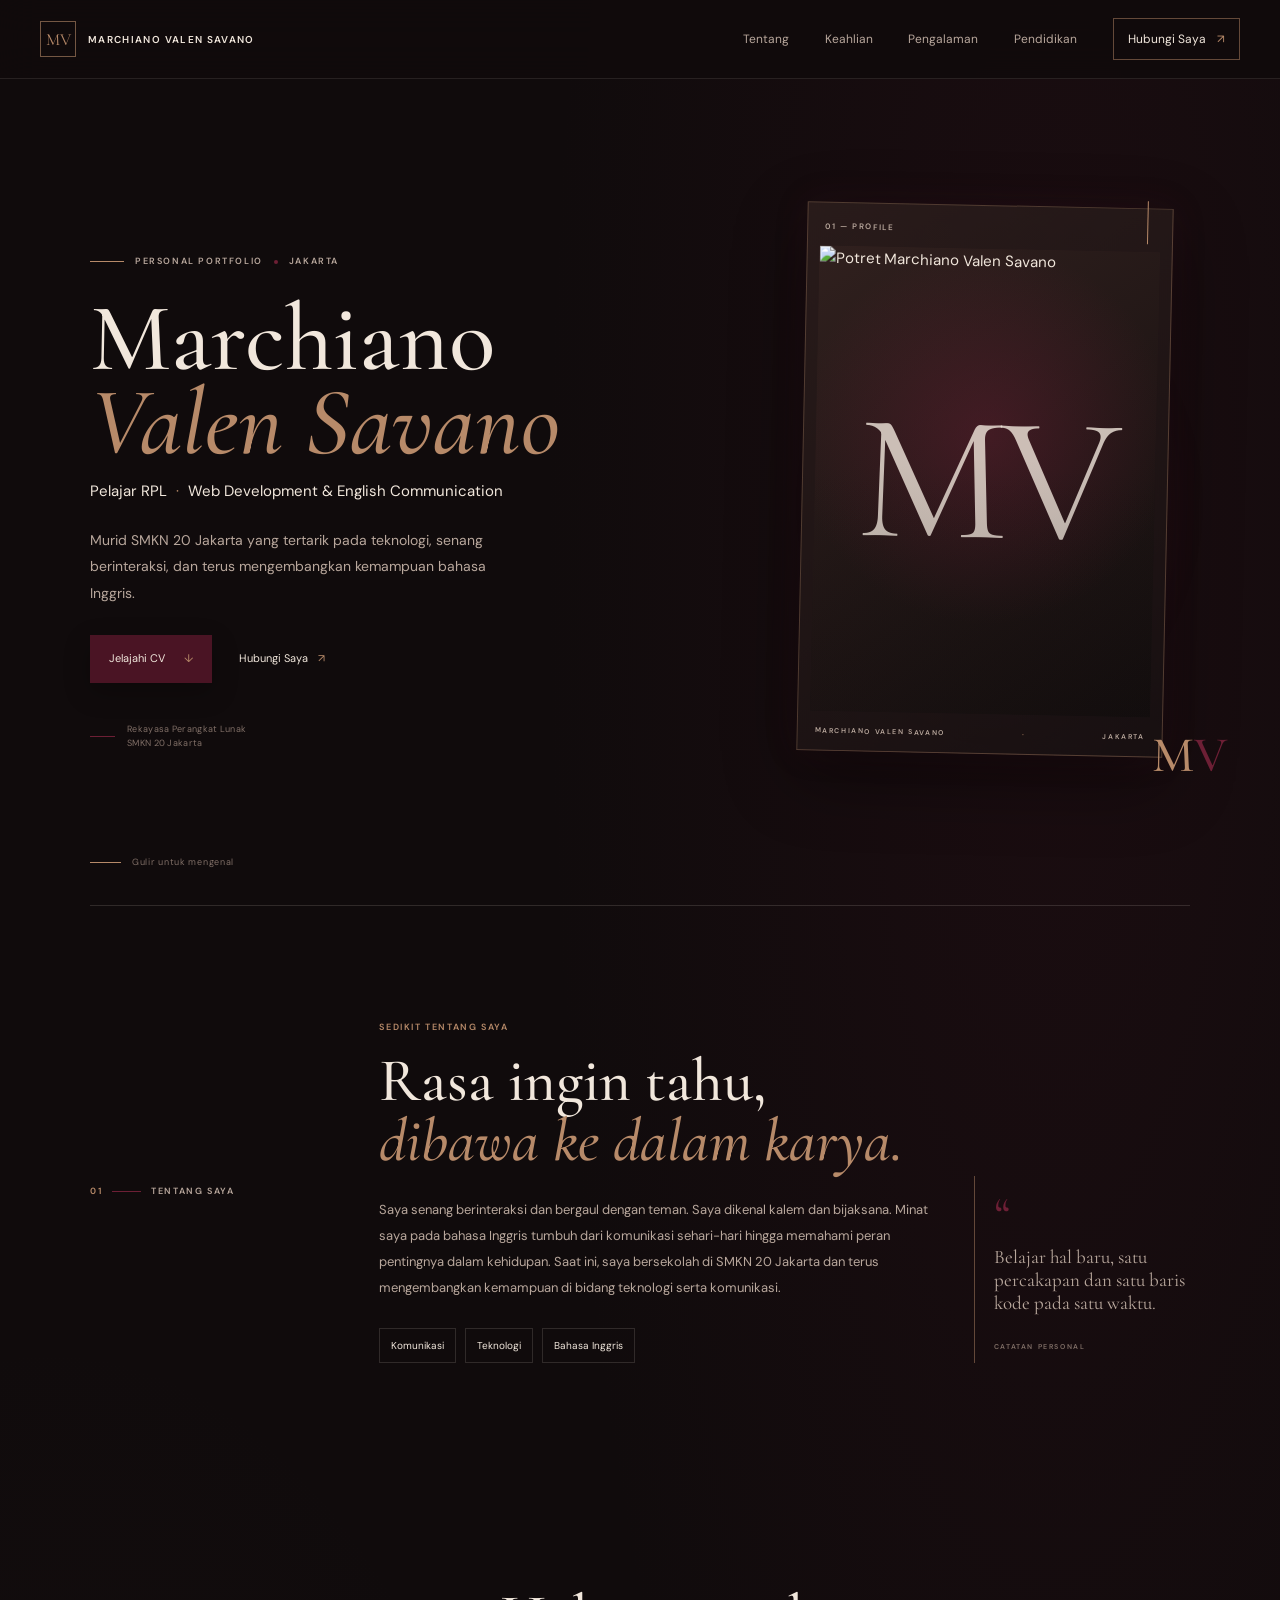
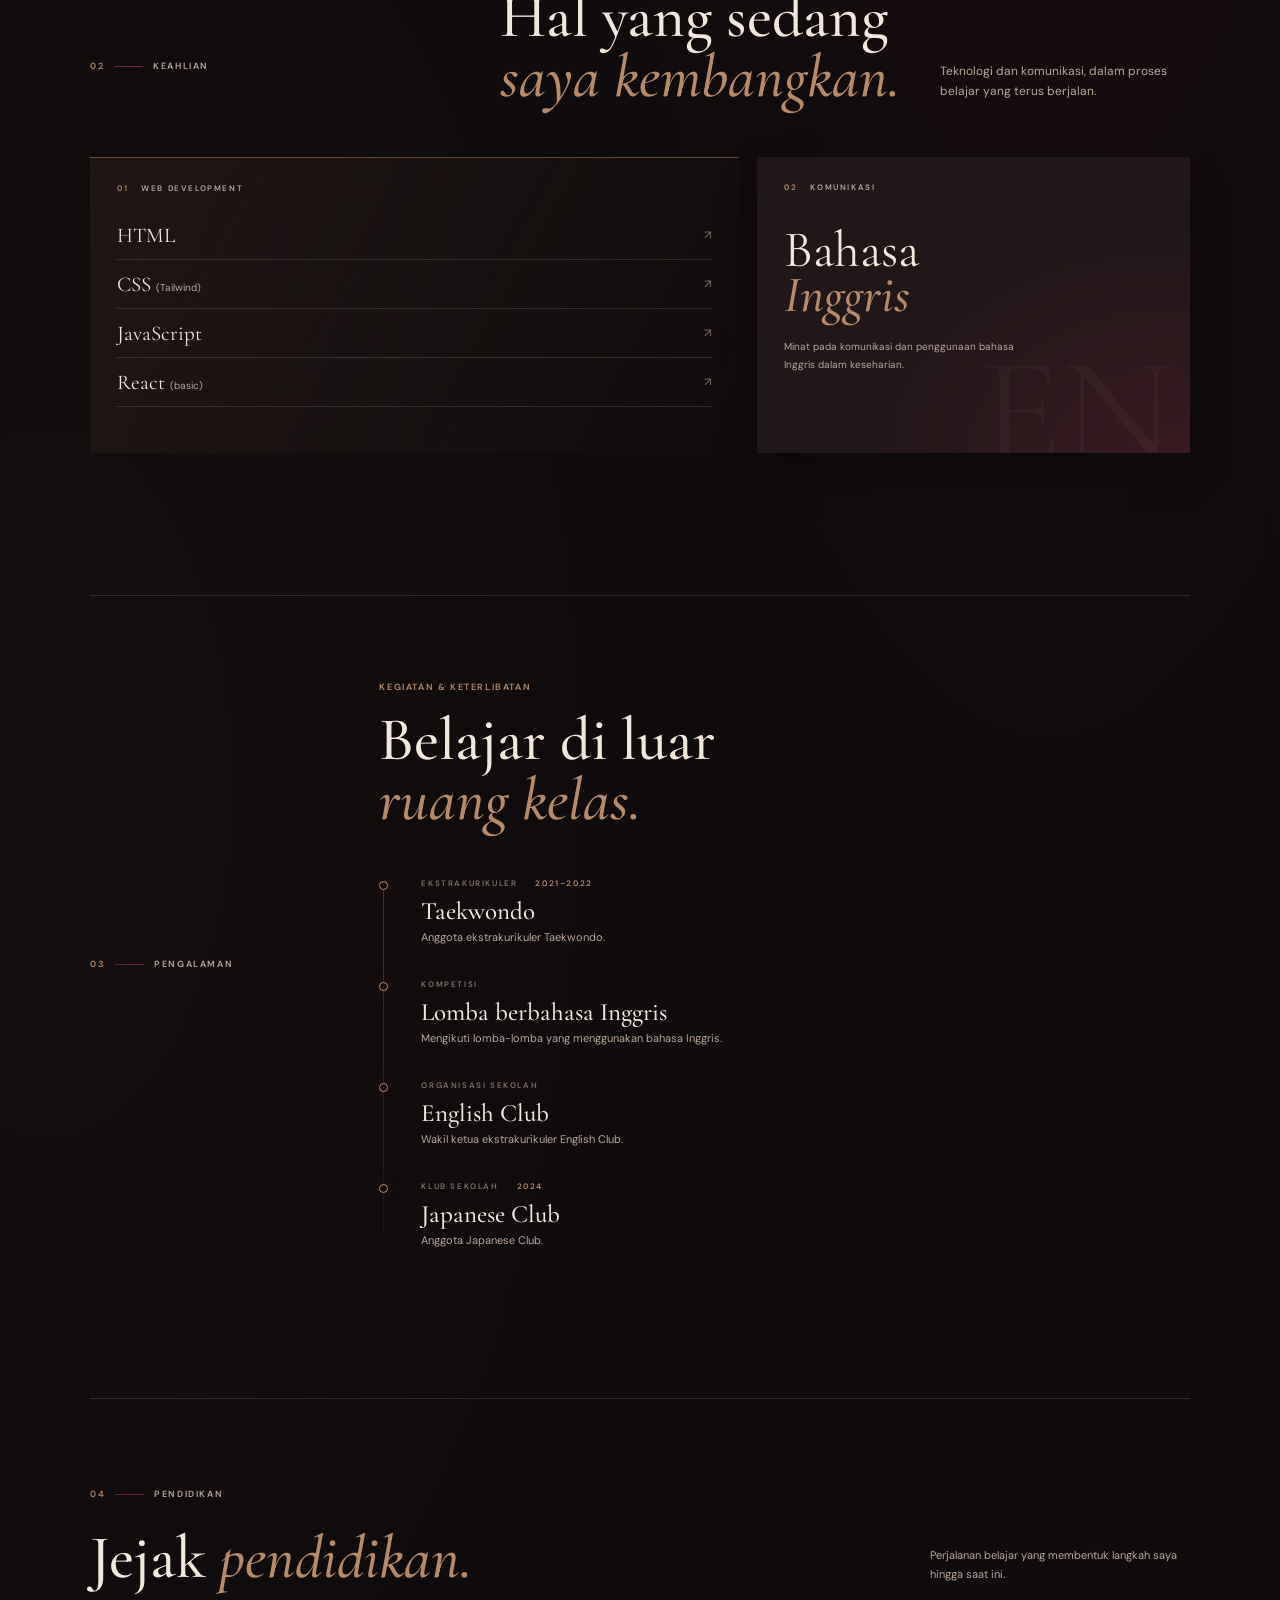
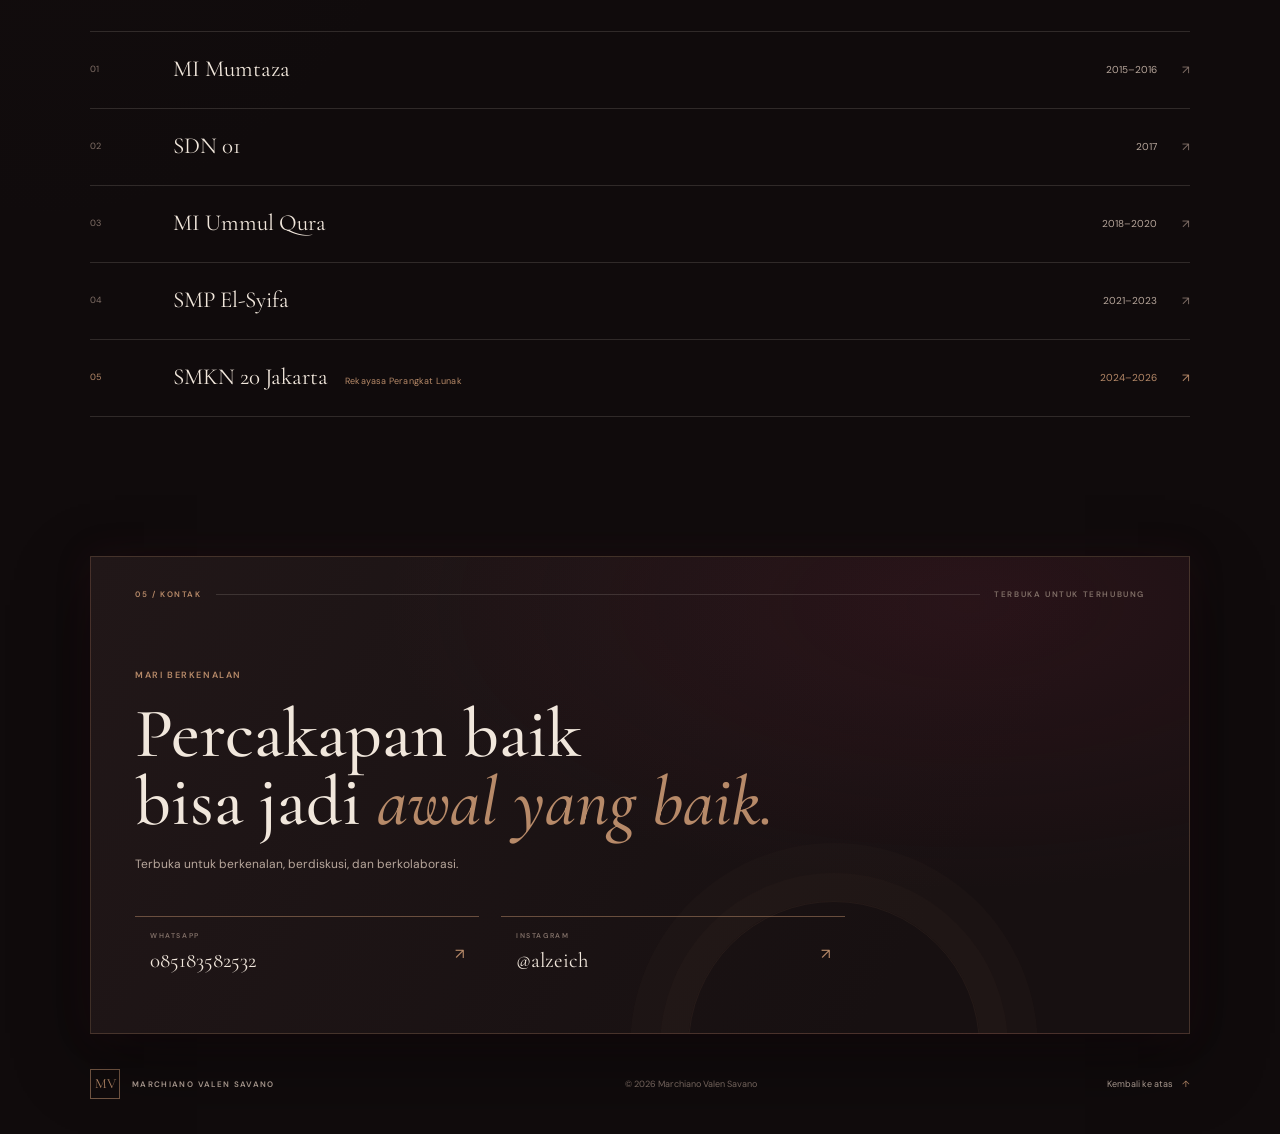
==== index.html @ 53cc9f26 "Update personal portfolio website" ====
<!DOCTYPE html>
<html lang="id">
<head>
  <meta charset="UTF-8" />
  <meta name="viewport" content="width=device-width, initial-scale=1.0" />
  <meta name="theme-color" content="#100b0c" />
  <meta name="description" content="CV dan portofolio Marchiano Valen Savano, pelajar Rekayasa Perangkat Lunak di SMKN 20 Jakarta." />
  <title>Marchiano Valen Savano — CV & Portofolio</title>
  <link rel="preconnect" href="https://fonts.googleapis.com" />
  <link rel="preconnect" href="https://fonts.gstatic.com" crossorigin />
  <link href="https://fonts.googleapis.com/css2?family=Cormorant+Garamond:wght@500;600;700&family=DM+Sans:wght@400;500;600;700&display=swap" rel="stylesheet" />
  <link rel="stylesheet" href="style.css" />
  <script src="script.js" defer></script>
</head>
<body>
  <a class="skip-link" href="#main">Lewati ke konten utama</a>
  <header class="site-header">
    <nav class="nav-shell" aria-label="Navigasi utama">
      <a class="brand" href="#home" aria-label="Marchiano Valen Savano, beranda">
        <span class="brand-mark" aria-hidden="true">MV</span>
        <span class="brand-name">MARCHIANO VALEN SAVANO</span>
      </a>
      <button class="menu-toggle" type="button" aria-expanded="false" aria-controls="primary-menu" aria-label="Buka navigasi">
        <span></span><span></span>
      </button>
      <div class="nav-menu" id="primary-menu">
        <a href="#tentang">Tentang</a>
        <a href="#keahlian">Keahlian</a>
        <a href="#pengalaman">Pengalaman</a>
        <a href="#pendidikan">Pendidikan</a>
        <a class="nav-contact" href="#kontak">Hubungi Saya <span aria-hidden="true">↗</span></a>
      </div>
    </nav>
  </header>

  <main id="main">
    <section class="hero section-wrap" id="home" aria-labelledby="hero-title">
      <div class="hero-copy reveal">
        <p class="eyebrow"><span class="eyebrow-line"></span> Personal portfolio <span class="eyebrow-dot"></span> Jakarta</p>
        <h1 id="hero-title">Marchiano<br /><em>Valen Savano</em></h1>
        <p class="hero-role">Pelajar RPL <span aria-hidden="true">·</span> Web Development &amp; English Communication</p>
        <p class="hero-intro">Murid SMKN 20 Jakarta yang tertarik pada teknologi, senang berinteraksi, dan terus mengembangkan kemampuan bahasa Inggris.</p>
        <div class="hero-actions">
          <a class="button button-primary" href="#tentang">Jelajahi CV <span aria-hidden="true">↓</span></a>
          <a class="text-link" href="#kontak">Hubungi Saya <span aria-hidden="true">↗</span></a>
        </div>
        <div class="hero-note"><span class="note-rule"></span><span>Rekayasa Perangkat Lunak<br />SMKN 20 Jakarta</span></div>
      </div>
      <div class="hero-art reveal" aria-label="Potret Marchiano Valen Savano">
        <div class="portrait-halo" aria-hidden="true"></div>
        <div class="portrait-frame">
          <span class="portrait-index" aria-hidden="true">01 — PROFILE</span>
          <div class="portrait-image-wrap">
            <span class="portrait-fallback" aria-hidden="true">MV</span>
            <img class="portrait-image" src="valen.jpeg" alt="Potret Marchiano Valen Savano" />
          </div>
          <span class="portrait-caption">MARCHIANO VALEN SAVANO <span>·</span> JAKARTA</span>
        </div>
        <span class="hero-monogram" aria-hidden="true">M<span>V</span></span>
      </div>
      <a class="scroll-cue" href="#tentang"><span class="scroll-line"></span> Gulir untuk mengenal</a>
    </section>

    <section class="about section-wrap section-grid" id="tentang" aria-labelledby="about-title">
      <div class="section-label reveal"><span>01</span><span class="label-rule"></span><span>Tentang saya</span></div>
      <div class="about-content reveal">
        <p class="kicker">Sedikit tentang saya</p>
        <h2 id="about-title">Rasa ingin tahu,<br /><em>dibawa ke dalam karya.</em></h2>
        <p class="about-text">Saya senang berinteraksi dan bergaul dengan teman. Saya dikenal kalem dan bijaksana. Minat saya pada bahasa Inggris tumbuh dari komunikasi sehari-hari hingga memahami peran pentingnya dalam kehidupan. Saat ini, saya bersekolah di SMKN 20 Jakarta dan terus mengembangkan kemampuan di bidang teknologi serta komunikasi.</p>
        <div class="trait-list" aria-label="Minat dan karakter">
          <span>Komunikasi</span><span>Teknologi</span><span>Bahasa Inggris</span>
        </div>
      </div>
      <div class="about-aside reveal">
        <span class="aside-ornament" aria-hidden="true">“</span>
        <p>Belajar hal baru, satu percakapan dan satu baris kode pada satu waktu.</p>
        <span class="aside-caption">CATATAN PERSONAL</span>
      </div>
    </section>

    <section class="skills section-wrap" id="keahlian" aria-labelledby="skills-title">
      <div class="section-heading reveal">
        <div class="section-label"><span>02</span><span class="label-rule"></span><span>Keahlian</span></div>
        <div class="heading-row"><h2 id="skills-title">Hal yang sedang<br /><em>saya kembangkan.</em></h2><p>Teknologi dan komunikasi, dalam proses belajar yang terus berjalan.</p></div>
      </div>
      <div class="skills-layout">
        <div class="skill-group reveal">
          <p class="group-title"><span>01</span> Web development</p>
          <ul class="skill-list">
            <li><span>HTML</span><span aria-hidden="true">↗</span></li>
            <li><span>CSS <small>(Tailwind)</small></span><span aria-hidden="true">↗</span></li>
            <li><span>JavaScript</span><span aria-hidden="true">↗</span></li>
            <li><span>React <small>(basic)</small></span><span aria-hidden="true">↗</span></li>
          </ul>
        </div>
        <div class="language-panel reveal">
          <p class="group-title"><span>02</span> Komunikasi</p>
          <div class="language-word">Bahasa<br /><em>Inggris</em></div>
          <p class="language-caption">Minat pada komunikasi dan penggunaan bahasa Inggris dalam keseharian.</p>
          <span class="language-mark" aria-hidden="true">EN</span>
        </div>
      </div>
    </section>

    <section class="experience section-wrap section-grid" id="pengalaman" aria-labelledby="experience-title">
      <div class="section-label reveal"><span>03</span><span class="label-rule"></span><span>Pengalaman</span></div>
      <div class="experience-main">
        <div class="section-heading reveal"><p class="kicker">Kegiatan &amp; keterlibatan</p><h2 id="experience-title">Belajar di luar<br /><em>ruang kelas.</em></h2></div>
        <ol class="timeline">
          <li class="timeline-item reveal"><span class="timeline-dot" aria-hidden="true"></span><div class="timeline-meta"><span>Ekstrakurikuler</span><time>2021–2022</time></div><h3>Taekwondo</h3><p>Anggota ekstrakurikuler Taekwondo.</p></li>
          <li class="timeline-item reveal"><span class="timeline-dot" aria-hidden="true"></span><div class="timeline-meta"><span>Kompetisi</span></div><h3>Lomba berbahasa Inggris</h3><p>Mengikuti lomba-lomba yang menggunakan bahasa Inggris.</p></li>
          <li class="timeline-item reveal"><span class="timeline-dot" aria-hidden="true"></span><div class="timeline-meta"><span>Organisasi sekolah</span></div><h3>English Club</h3><p>Wakil ketua ekstrakurikuler English Club.</p></li>
          <li class="timeline-item reveal"><span class="timeline-dot" aria-hidden="true"></span><div class="timeline-meta"><span>Klub sekolah</span><time>2024</time></div><h3>Japanese Club</h3><p>Anggota Japanese Club.</p></li>
        </ol>
      </div>
    </section>

    <section class="education section-wrap" id="pendidikan" aria-labelledby="education-title">
      <div class="education-top reveal">
        <div><div class="section-label"><span>04</span><span class="label-rule"></span><span>Pendidikan</span></div><h2 id="education-title">Jejak <em>pendidikan.</em></h2></div>
        <p>Perjalanan belajar yang membentuk langkah saya hingga saat ini.</p>
      </div>
      <ol class="education-list">
        <li class="education-item reveal"><span class="education-number">01</span><span class="school-name">MI Mumtaza</span><span class="school-year">2015–2016</span><span class="school-arrow" aria-hidden="true">↗</span></li>
        <li class="education-item reveal"><span class="education-number">02</span><span class="school-name">SDN 01</span><span class="school-year">2017</span><span class="school-arrow" aria-hidden="true">↗</span></li>
        <li class="education-item reveal"><span class="education-number">03</span><span class="school-name">MI Ummul Qura</span><span class="school-year">2018–2020</span><span class="school-arrow" aria-hidden="true">↗</span></li>
        <li class="education-item reveal"><span class="education-number">04</span><span class="school-name">SMP El-Syifa</span><span class="school-year">2021–2023</span><span class="school-arrow" aria-hidden="true">↗</span></li>
        <li class="education-item current reveal"><span class="education-number">05</span><span class="school-name">SMKN 20 Jakarta <small>Rekayasa Perangkat Lunak</small></span><span class="school-year">2024–2026</span><span class="school-arrow" aria-hidden="true">↗</span></li>
      </ol>
    </section>

    <section class="contact section-wrap" id="kontak" aria-labelledby="contact-title">
      <div class="contact-topline reveal"><span>05 / KONTAK</span><span class="contact-line"></span><span>TERBUKA UNTUK TERHUBUNG</span></div>
      <div class="contact-content reveal">
        <p class="kicker">Mari berkenalan</p>
        <h2 id="contact-title">Percakapan baik<br />bisa jadi <em>awal yang baik.</em></h2>
        <p>Terbuka untuk berkenalan, berdiskusi, dan berkolaborasi.</p>
      </div>
      <div class="contact-links reveal">
        <a class="contact-link" href="https://wa.me/6285183582532" target="_blank" rel="noopener noreferrer"><span class="contact-link-label">WHATSAPP</span><span class="contact-link-value">085183582532</span><span class="contact-link-arrow" aria-hidden="true">↗</span></a>
        <a class="contact-link" href="https://instagram.com/alzeich" target="_blank" rel="noopener noreferrer"><span class="contact-link-label">INSTAGRAM</span><span class="contact-link-value">@alzeich</span><span class="contact-link-arrow" aria-hidden="true">↗</span></a>
      </div>
    </section>
  </main>

  <footer class="site-footer">
    <a class="footer-brand" href="#home"><span class="brand-mark" aria-hidden="true">MV</span><span>MARCHIANO VALEN SAVANO</span></a>
    <p>© 2026 Marchiano Valen Savano</p>
    <a class="back-top" href="#home">Kembali ke atas <span aria-hidden="true">↑</span></a>
  </footer>
</body>
</html>
---- style.css ----
@import url('https://fonts.googleapis.com/css2?family=Cormorant+Garamond:wght@500;600;700&family=DM+Sans:wght@400;500;600;700&display=swap');

:root {
  color-scheme: dark;
  --ink: #100b0c;
  --ink-soft: #171011;
  --panel: #211718;
  --panel-light: #2a1c1b;
  --wine: #6d1f35;
  --wine-deep: #4a1424;
  --ivory: #f1e7dc;
  --muted: #b8a79c;
  --dim: #806f67;
  --brass: #b78a69;
  --line: rgba(241, 231, 220, .14);
  --serif: 'Cormorant Garamond', 'Iowan Old Style', 'Times New Roman', serif;
  --sans: 'DM Sans', 'Segoe UI', sans-serif;
  --shadow-deep: 0 24px 70px rgba(0, 0, 0, .45), 0 0 35px rgba(109, 31, 53, .14);
  --shadow-hover: 0 22px 48px rgba(0, 0, 0, .32), 0 0 32px rgba(109, 31, 53, .2);
}

* { box-sizing: border-box; }
html { scroll-behavior: smooth; scroll-padding-top: 92px; }
body {
  margin: 0;
  background: var(--ink);
  background-image: radial-gradient(ellipse at 82% 13%, rgba(74, 20, 36, .19), transparent 34%), radial-gradient(ellipse at 4% 55%, rgba(59, 41, 36, .12), transparent 31%);
  color: var(--ivory);
  font-family: var(--sans);
  font-size: 15px;
  line-height: 1.7;
  -webkit-font-smoothing: antialiased;
}
a { color: inherit; text-decoration: none; }
button { font: inherit; }
::selection { color: var(--ivory); background: var(--wine); }
:focus-visible { outline: 2px solid var(--brass); outline-offset: 5px; }
.skip-link { position: absolute; z-index: 20; top: 8px; left: 8px; padding: 10px 14px; transform: translateY(-160%); background: var(--ivory); color: var(--ink); }
.skip-link:focus { transform: translateY(0); }
.site-header { position: sticky; z-index: 10; top: 0; border-bottom: 1px solid rgba(241, 231, 220, .1); background: rgba(16, 11, 12, .88); backdrop-filter: blur(18px); }
.nav-shell { width: min(1200px, calc(100% - 64px)); height: 78px; margin: auto; display: flex; align-items: center; justify-content: space-between; }
.brand, .footer-brand { display: inline-flex; align-items: center; gap: 12px; }
.brand-mark { display: grid; width: 36px; aspect-ratio: 1; place-items: center; border: 1px solid rgba(183, 138, 105, .6); color: var(--brass); font-family: var(--serif); font-size: 17px; line-height: 1; }
.brand-name, .footer-brand > span:last-child { font-size: 10px; font-weight: 600; letter-spacing: 1.35px; }
.nav-menu { display: flex; align-items: center; gap: clamp(17px, 2.8vw, 38px); color: var(--muted); font-size: 12px; }
.nav-menu a { transition: color .2s ease; }
.nav-menu a:hover, .nav-menu a:focus-visible { color: var(--ivory); }
.nav-menu .nav-contact { padding: 10px 14px; border: 1px solid rgba(183, 138, 105, .5); color: var(--ivory); }
.nav-contact span { margin-left: 8px; color: var(--brass); }
.menu-toggle { display: none; }
.section-wrap { width: min(1100px, calc(100% - 64px)); margin-inline: auto; }
.hero { position: relative; min-height: min(760px, calc(100svh - 78px)); padding-top: clamp(84px, 12vh, 132px); padding-bottom: 122px; display: grid; grid-template-columns: 1.1fr .9fr; align-items: center; gap: clamp(30px, 7vw, 110px); }
.hero-copy { position: relative; z-index: 1; padding-bottom: 34px; }
.eyebrow, .kicker, .section-label, .group-title, .portrait-index, .portrait-caption, .aside-caption, .timeline-meta, .contact-topline, .contact-link-label { font-size: 9px; font-weight: 600; letter-spacing: 1.6px; text-transform: uppercase; }
.eyebrow { display: flex; align-items: center; gap: 11px; color: var(--muted); }
.eyebrow-line { width: 34px; height: 1px; background: var(--brass); }
.eyebrow-dot { width: 4px; height: 4px; border-radius: 50%; background: var(--wine); }
h1, h2, h3, p { margin-top: 0; }
.hero h1 { margin: 28px 0 15px; font-family: var(--serif); font-size: clamp(58px, 7.5vw, 98px); font-weight: 500; letter-spacing: 0; line-height: .87; }
h1 em, h2 em, .language-word em { color: var(--brass); font-weight: 500; }
.hero-role { color: var(--ivory); font-size: clamp(12px, 1.35vw, 15px); }
.hero-role span { padding-inline: 5px; color: var(--brass); }
.hero-intro { max-width: 430px; margin: 22px 0 28px; color: var(--muted); font-size: 14px; line-height: 1.9; }
.hero-actions { display: flex; align-items: center; gap: 27px; }
.button { min-height: 48px; display: inline-flex; align-items: center; justify-content: center; gap: 19px; padding: 0 19px; font-size: 11px; transition: transform .22s ease, box-shadow .22s ease, background .22s ease; }
.button:hover { transform: translateY(-3px); }
.button-primary { background: var(--wine-deep); box-shadow: 0 9px 26px rgba(0, 0, 0, .26); }
.button-primary:hover { background: var(--wine); box-shadow: var(--shadow-hover); }
.button-primary span, .text-link span { color: var(--brass); }
.text-link { font-size: 11px; }
.text-link span { margin-left: 7px; }
.hero-note { position: absolute; bottom: -34px; left: 0; display: flex; align-items: center; gap: 12px; color: var(--dim); font-size: 9px; line-height: 1.6; letter-spacing: .3px; }
.note-rule { width: 25px; height: 1px; background: var(--wine); }
.hero-art { position: relative; width: min(100%, 410px); justify-self: end; padding: 18px 22px 29px; }
.portrait-halo { position: absolute; inset: 14% 0 8% 7%; background: radial-gradient(ellipse, rgba(109, 31, 53, .33), transparent 69%); filter: blur(17px); }
.portrait-frame { position: relative; padding: 12px; border: 1px solid rgba(183, 138, 105, .34); background: linear-gradient(145deg, rgba(42, 28, 27, .94), rgba(23, 16, 17, .82)); box-shadow: var(--shadow-deep); transform: rotate(1.2deg); }
.portrait-frame::before { position: absolute; z-index: 2; top: -8px; right: 24px; width: 1px; height: 43px; background: var(--brass); content: ''; }
.portrait-index { display: block; padding: 5px 5px 12px; color: var(--muted); font-size: 8px; }
.portrait-image-wrap { position: relative; height: clamp(330px, 45vw, 465px); overflow: hidden; background: linear-gradient(155deg, #34211f, #171011 73%); }
.portrait-image-wrap::after { position: absolute; inset: 45% 0 0; background: linear-gradient(transparent, rgba(16, 11, 12, .2)); content: ''; pointer-events: none; }
.portrait-image { position: relative; z-index: 1; width: 100%; height: 100%; display: block; object-fit: cover; object-position: center 35%; }
.portrait-image.is-missing { display: none; }
.portrait-fallback { position: absolute; inset: 0; display: grid; place-items: center; color: rgba(241, 231, 220, .8); font-family: var(--serif); font-size: clamp(100px, 18vw, 180px); letter-spacing: -7px; background: radial-gradient(circle at 50% 40%, rgba(109, 31, 53, .42), transparent 58%), linear-gradient(145deg, #30201e, #130e0e); }
.portrait-caption { display: flex; justify-content: space-between; gap: 8px; padding: 14px 5px 2px; color: var(--muted); font-size: 7px; }
.portrait-caption span { color: var(--brass); }
.hero-monogram { position: absolute; right: -37px; bottom: 3px; color: var(--brass); font-family: var(--serif); font-size: 50px; font-weight: 500; line-height: 1; }
.hero-monogram span { color: var(--wine); }
.scroll-cue { position: absolute; bottom: 35px; left: 0; display: flex; align-items: center; gap: 11px; color: var(--dim); font-size: 9px; letter-spacing: .7px; }
.scroll-line { width: 31px; height: 1px; background: var(--brass); }
.section-grid { display: grid; grid-template-columns: 1fr 2.2fr .85fr; gap: 35px; }
.about { position: relative; padding-top: 114px; padding-bottom: 145px; border-top: 1px solid var(--line); }
.section-label { display: flex; align-items: center; gap: 10px; color: var(--muted); white-space: nowrap; }
.section-label > span:first-child { color: var(--brass); }
.label-rule { width: 29px; height: 1px; background: var(--wine); }
.about-content { grid-column: 2; }
.kicker { margin-bottom: 16px; color: var(--brass); }
h2 { font-family: var(--serif); font-size: clamp(40px, 5vw, 61px); font-weight: 500; letter-spacing: 0; line-height: .98; }
.about-content h2 { margin-bottom: 26px; }
.about-text { max-width: 590px; color: var(--muted); font-size: 13px; line-height: 2; }
.trait-list { display: flex; flex-wrap: wrap; gap: 9px; margin-top: 27px; }
.trait-list span { padding: 8px 11px; border: 1px solid var(--line); color: var(--ivory); font-size: 10px; }
.about-aside { align-self: end; position: relative; padding: 22px 0 6px 19px; border-left: 1px solid rgba(183, 138, 105, .48); }
.aside-ornament { color: var(--wine); font-family: var(--serif); font-size: 49px; line-height: .7; }
.about-aside p { margin: 8px 0 17px; color: var(--muted); font-family: var(--serif); font-size: 19px; line-height: 1.2; }
.aside-caption { color: var(--dim); font-size: 7px; }
.skills { padding-top: 80px; padding-bottom: 142px; }
.section-heading { display: flex; justify-content: space-between; align-items: flex-end; gap: 30px; }
.section-heading .section-label { margin-bottom: 34px; }
.heading-row { display: flex; align-items: flex-end; justify-content: space-between; gap: 40px; }
.heading-row h2 { margin: 0; }
.heading-row > p { max-width: 250px; margin: 0 0 6px; color: var(--muted); font-size: 12px; }
.skills-layout { display: grid; grid-template-columns: 1.2fr .8fr; gap: 18px; margin-top: 49px; }
.skill-group { padding: 24px 27px 12px; border-top: 1px solid rgba(183, 138, 105, .45); background: linear-gradient(120deg, rgba(38, 27, 25, .65), rgba(22, 16, 16, .08)); }
.group-title { display: flex; gap: 13px; align-items: center; color: var(--muted); font-size: 8px; }
.group-title span { color: var(--brass); }
.skill-list { margin: 16px 0 0; padding: 0; list-style: none; }
.skill-list li { min-height: 49px; display: flex; align-items: center; justify-content: space-between; border-bottom: 1px solid var(--line); font-family: var(--serif); font-size: 21px; transition: color .2s ease, padding .2s ease; }
.skill-list li:hover { padding-inline: 7px; color: var(--brass); }
.skill-list li > span:last-child { color: var(--dim); font-family: var(--sans); font-size: 12px; }
.skill-list small { color: var(--muted); font-family: var(--sans); font-size: 10px; }
.language-panel { position: relative; min-height: 296px; overflow: hidden; padding: 24px 27px; background: radial-gradient(ellipse at 95% 100%, rgba(109, 31, 53, .32), transparent 53%), var(--panel); box-shadow: 0 18px 40px rgba(0, 0, 0, .2); transition: transform .25s ease, box-shadow .25s ease; }
.language-panel:hover { transform: translateY(-4px); box-shadow: var(--shadow-hover); }
.language-word { position: relative; z-index: 1; margin-top: 34px; font-family: var(--serif); font-size: clamp(36px, 4vw, 52px); line-height: .87; }
.language-caption { position: relative; z-index: 1; max-width: 230px; margin: 20px 0 0; color: var(--muted); font-size: 10px; line-height: 1.8; }
.language-mark { position: absolute; right: 17px; bottom: -36px; color: rgba(241, 231, 220, .035); font-family: var(--serif); font-size: 153px; line-height: 1; }
.experience { padding-top: 84px; padding-bottom: 148px; border-top: 1px solid var(--line); }
.experience-main { grid-column: 2 / 4; }
.experience-main .section-heading { display: block; }
.experience-main .section-heading .section-label { margin-bottom: 32px; }
.experience-main h2 { margin-bottom: 46px; }
.timeline { position: relative; margin: 0; padding: 0 0 0 25px; list-style: none; }
.timeline::before { position: absolute; top: 5px; bottom: 14px; left: 4px; width: 1px; background: linear-gradient(var(--wine), rgba(109, 31, 53, .17)); content: ''; }
.timeline-item { position: relative; padding: 0 0 31px 17px; }
.timeline-item:last-child { padding-bottom: 0; }
.timeline-dot { position: absolute; top: 4px; left: -25px; width: 9px; height: 9px; border: 1px solid var(--brass); border-radius: 50%; background: var(--ink); box-shadow: 0 0 14px rgba(109, 31, 53, .45); }
.timeline-meta { display: flex; gap: 18px; color: var(--dim); font-size: 8px; }
.timeline-meta time { color: var(--brass); }
.timeline-item h3 { margin: 7px 0 2px; font-family: var(--serif); font-size: 25px; font-weight: 500; line-height: 1.15; }
.timeline-item p { margin: 0; color: var(--muted); font-size: 11px; }
.education { padding-top: 88px; padding-bottom: 139px; border-top: 1px solid var(--line); }
.education-top { display: flex; align-items: flex-end; justify-content: space-between; gap: 25px; margin-bottom: 42px; }
.education-top .section-label { margin-bottom: 27px; }
.education-top h2 { margin-bottom: 0; }
.education-top > p { max-width: 260px; margin: 0 0 5px; color: var(--muted); font-size: 11px; }
.education-list { margin: 0; padding: 0; list-style: none; border-top: 1px solid var(--line); }
.education-item { min-height: 77px; display: grid; grid-template-columns: 70px 1fr 150px 20px; align-items: center; gap: 13px; border-bottom: 1px solid var(--line); transition: padding .22s ease, background .22s ease; }
.education-item:hover { padding-inline: 10px; background: rgba(109, 31, 53, .075); }
.education-number { color: var(--dim); font-size: 9px; }
.school-name { font-family: var(--serif); font-size: 23px; }
.school-name small { display: inline-block; margin-left: 12px; color: var(--brass); font-family: var(--sans); font-size: 9px; letter-spacing: .2px; }
.school-year { color: var(--muted); font-size: 10px; text-align: right; }
.school-arrow { color: var(--dim); font-size: 12px; text-align: right; }
.education-item.current .school-name { color: var(--ivory); }
.education-item.current .education-number, .education-item.current .school-year, .education-item.current .school-arrow { color: var(--brass); }
.contact { position: relative; overflow: hidden; padding: 31px 44px 42px; border: 1px solid rgba(183, 138, 105, .25); background: radial-gradient(ellipse at 80% 10%, rgba(109, 31, 53, .2), transparent 47%), linear-gradient(120deg, #211718, #171011 76%); box-shadow: var(--shadow-deep); }
.contact::after { position: absolute; right: 19%; bottom: -160px; width: 290px; height: 290px; border: 1px solid rgba(183, 138, 105, .08); border-radius: 50%; box-shadow: 0 0 0 28px rgba(183, 138, 105, .025), 0 0 0 58px rgba(183, 138, 105, .02); content: ''; pointer-events: none; }
.contact-topline { display: flex; align-items: center; gap: 14px; color: var(--dim); font-size: 8px; }
.contact-topline span:first-child { color: var(--brass); }
.contact-line { flex: 1; height: 1px; background: var(--line); }
.contact-content { position: relative; z-index: 1; padding: 67px 0 42px; }
.contact-content h2 { margin-bottom: 17px; font-size: clamp(43px, 6vw, 70px); }
.contact-content > p:last-child { margin-bottom: 0; color: var(--muted); font-size: 12px; }
.contact-links { position: relative; z-index: 1; display: grid; grid-template-columns: 1fr 1fr; gap: 22px; max-width: 710px; }
.contact-link { min-height: 75px; display: grid; grid-template-columns: 1fr auto; align-items: center; padding: 12px 15px; border-top: 1px solid rgba(183, 138, 105, .5); transition: background .2s ease, padding .2s ease; }
.contact-link:hover { padding-inline: 20px; background: rgba(109, 31, 53, .12); }
.contact-link-label { grid-column: 1; color: var(--dim); font-size: 7px; }
.contact-link-value { grid-column: 1; grid-row: 2; color: var(--ivory); font-family: var(--serif); font-size: 21px; }
.contact-link-arrow { grid-column: 2; grid-row: 1 / 3; color: var(--brass); }
.site-footer { width: min(1100px, calc(100% - 64px)); min-height: 100px; display: flex; align-items: center; justify-content: space-between; gap: 18px; margin: auto; color: var(--dim); }
.footer-brand { color: var(--muted); }
.footer-brand .brand-mark { width: 30px; font-size: 14px; }
.footer-brand > span:last-child { font-size: 8px; }
.site-footer p, .back-top { margin: 0; font-size: 9px; }
.back-top { color: var(--muted); }
.back-top span { margin-left: 7px; color: var(--brass); }
.js-ready .reveal { opacity: 0; transform: translateY(15px); transition: opacity .65s ease, transform .65s ease; }
.js-ready .reveal.is-visible { opacity: 1; transform: translateY(0); }

@media (min-width: 1500px) {
  .hero { min-height: 790px; }
}
@media (max-width: 1100px) {
  .hero-monogram { right: 0; }
}
@media (max-width: 850px) {
  .nav-shell, .section-wrap, .site-footer { width: min(100% - 44px, 700px); }
  .nav-shell { height: 70px; }
  .menu-toggle { width: 42px; height: 42px; display: grid; align-content: center; justify-items: center; gap: 6px; border: 1px solid var(--line); background: transparent; color: var(--ivory); cursor: pointer; }
  .menu-toggle span { width: 16px; height: 1px; background: var(--ivory); transition: transform .2s ease; }
  .menu-toggle[aria-expanded="true"] span:first-child { transform: translateY(3.5px) rotate(45deg); }
  .menu-toggle[aria-expanded="true"] span:last-child { transform: translateY(-3.5px) rotate(-45deg); }
  .nav-menu { position: absolute; top: calc(100% + 1px); right: 0; left: 0; display: none; align-items: stretch; gap: 0; padding: 8px 22px 20px; border-bottom: 1px solid var(--line); background: rgba(16, 11, 12, .98); }
  .nav-menu.is-open { display: flex; flex-direction: column; }
  .nav-menu a { padding: 12px 3px; border-bottom: 1px solid rgba(241, 231, 220, .07); }
  .nav-menu .nav-contact { align-self: flex-start; margin-top: 12px; padding: 9px 13px; border: 1px solid rgba(183, 138, 105, .5); }
  .hero { min-height: auto; grid-template-columns: 1.05fr .95fr; gap: 20px; padding-top: 90px; padding-bottom: 130px; }
  .hero h1 { font-size: clamp(54px, 8vw, 75px); }
  .hero-art { padding-inline: 10px; }
  .portrait-image-wrap { height: clamp(300px, 54vw, 420px); }
  .hero-monogram { right: -21px; font-size: 42px; }
  .section-grid { grid-template-columns: 1fr 2.25fr; gap: 28px; }
  .about-aside { grid-column: 2; max-width: 280px; margin-top: 19px; }
  .experience-main { grid-column: 2; }
  .heading-row { align-items: flex-start; flex-direction: column; gap: 17px; }
  .heading-row > p { max-width: 360px; }
  .education-item { grid-template-columns: 44px 1fr 110px 16px; }
  .school-name { font-size: 21px; }
  .school-name small { display: block; margin: 1px 0 0; }
  .contact { padding-inline: 30px; }
}
@media (max-width: 580px) {
  body { font-size: 14px; }
  .nav-shell, .section-wrap, .site-footer { width: calc(100% - 40px); }
  .brand-name { max-width: 180px; font-size: 8px; letter-spacing: 1px; }
  .brand-mark { width: 33px; }
  .hero { grid-template-columns: 1fr; gap: 33px; padding-top: 69px; padding-bottom: 112px; }
  .hero-copy { padding-bottom: 10px; }
  .hero h1 { margin-top: 22px; font-size: clamp(59px, 15vw, 82px); }
  .hero-role { max-width: 340px; line-height: 1.8; }
  .hero-intro { max-width: 390px; margin-top: 14px; font-size: 13px; }
  .hero-note { display: none; }
  .hero-art { width: min(88%, 360px); justify-self: center; padding: 8px 13px 20px; }
  .portrait-image-wrap { height: min(108vw, 410px); }
  .hero-monogram { right: -17px; bottom: -3px; }
  .scroll-cue { bottom: 35px; }
  .about { grid-template-columns: 1fr; gap: 28px; padding-top: 78px; padding-bottom: 96px; }
  .about-content, .about-aside { grid-column: 1; }
  .about-content h2, .section-heading h2, .education-top h2 { font-size: 46px; }
  .about-aside { margin-left: 20px; }
  .skills { padding-top: 66px; padding-bottom: 100px; }
  .section-heading { display: block; }
  .skills-layout { grid-template-columns: 1fr; margin-top: 34px; }
  .skill-group { padding-inline: 18px; }
  .language-panel { min-height: 260px; padding-inline: 20px; }
  .experience { grid-template-columns: 1fr; gap: 30px; padding-top: 68px; padding-bottom: 100px; }
  .experience-main { grid-column: 1; }
  .experience-main h2 { margin-bottom: 36px; }
  .timeline-item { padding-bottom: 27px; }
  .education { padding-top: 70px; padding-bottom: 96px; }
  .education-top { align-items: flex-start; flex-direction: column; margin-bottom: 28px; }
  .education-top > p { max-width: 300px; }
  .education-item { min-height: 72px; grid-template-columns: 27px 1fr auto; gap: 8px; }
  .school-name { font-size: 20px; }
  .school-year { font-size: 9px; }
  .school-arrow { display: none; }
  .school-name small { max-width: 180px; font-size: 8px; }
  .contact { width: calc(100% - 28px); padding: 23px 18px 25px; }
  .contact-topline { gap: 8px; font-size: 6px; letter-spacing: 1px; }
  .contact-content { padding: 52px 0 32px; }
  .contact-content h2 { font-size: clamp(41px, 11vw, 57px); }
  .contact-links { grid-template-columns: 1fr; gap: 7px; }
  .contact-link { min-height: 65px; }
  .site-footer { min-height: 130px; flex-wrap: wrap; justify-content: space-between; padding-block: 22px; }
  .site-footer p { order: 3; width: 100%; }
  .footer-brand > span:last-child { font-size: 7px; }
}
@media (max-width: 360px) {
  .nav-shell, .section-wrap, .site-footer { width: calc(100% - 32px); }
  .brand-name { max-width: 148px; font-size: 7px; }
  .hero h1 { font-size: 56px; }
  .hero-actions { gap: 17px; }
  .button { padding-inline: 14px; }
  .education-item { grid-template-columns: 23px 1fr auto; gap: 6px; }
  .school-name { font-size: 18px; }
  .school-year { font-size: 8px; }
}
@media (prefers-reduced-motion: reduce) {
  *, *::before, *::after { scroll-behavior: auto !important; animation-duration: .01ms !important; animation-iteration-count: 1 !important; transition-duration: .01ms !important; }
  .js-ready .reveal { opacity: 1; transform: none; }
}
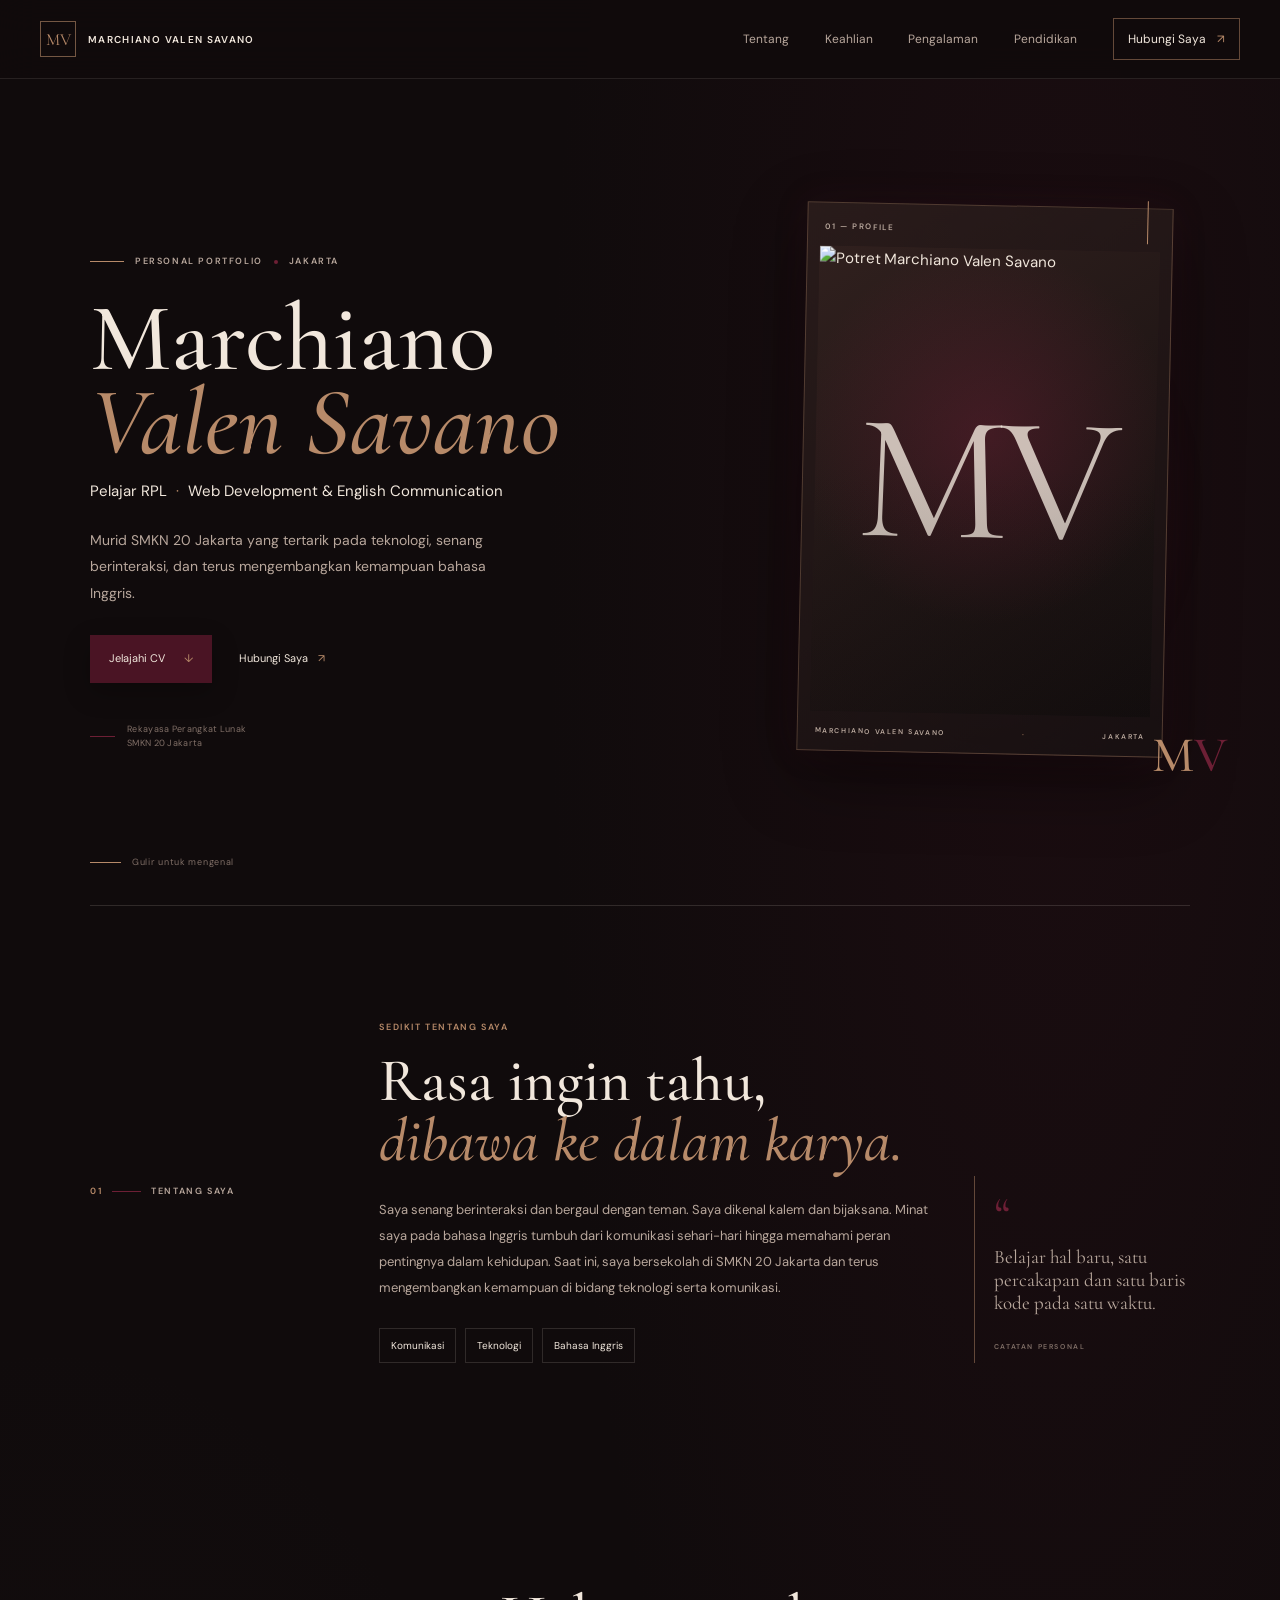
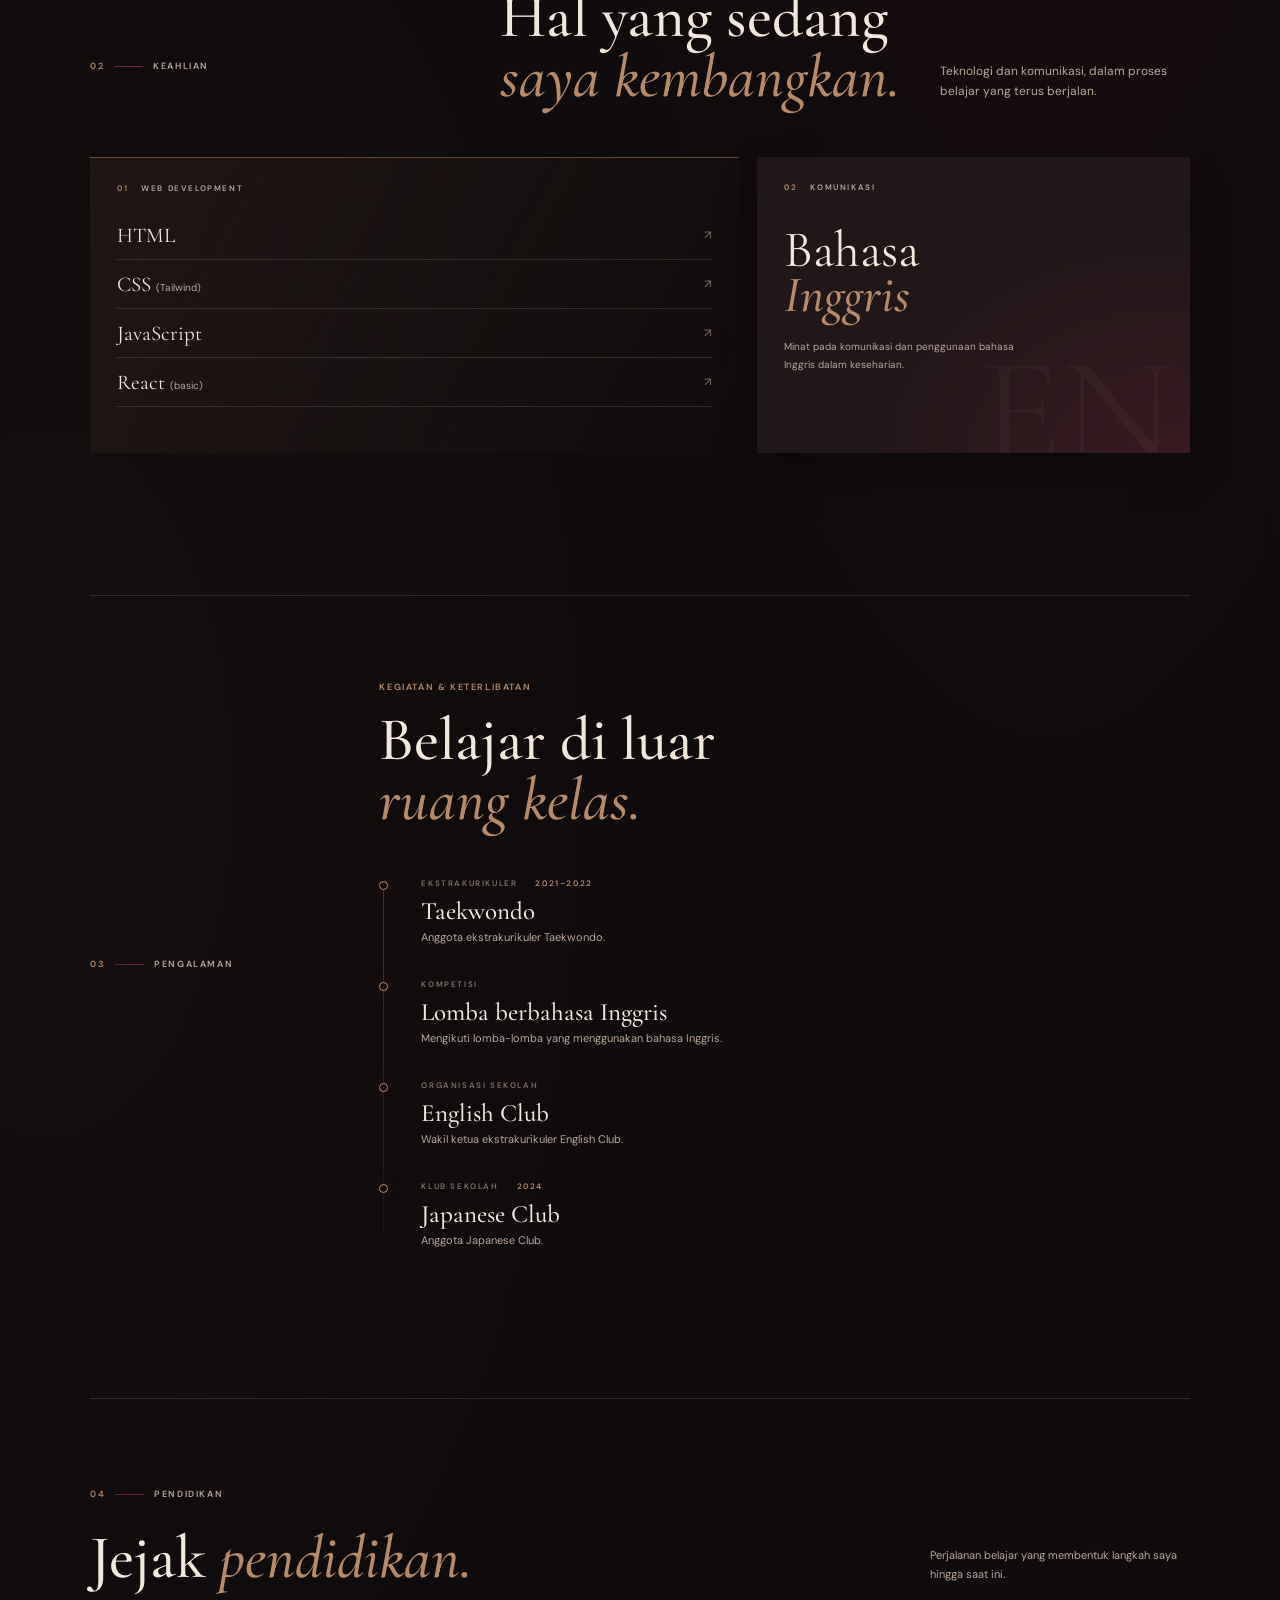
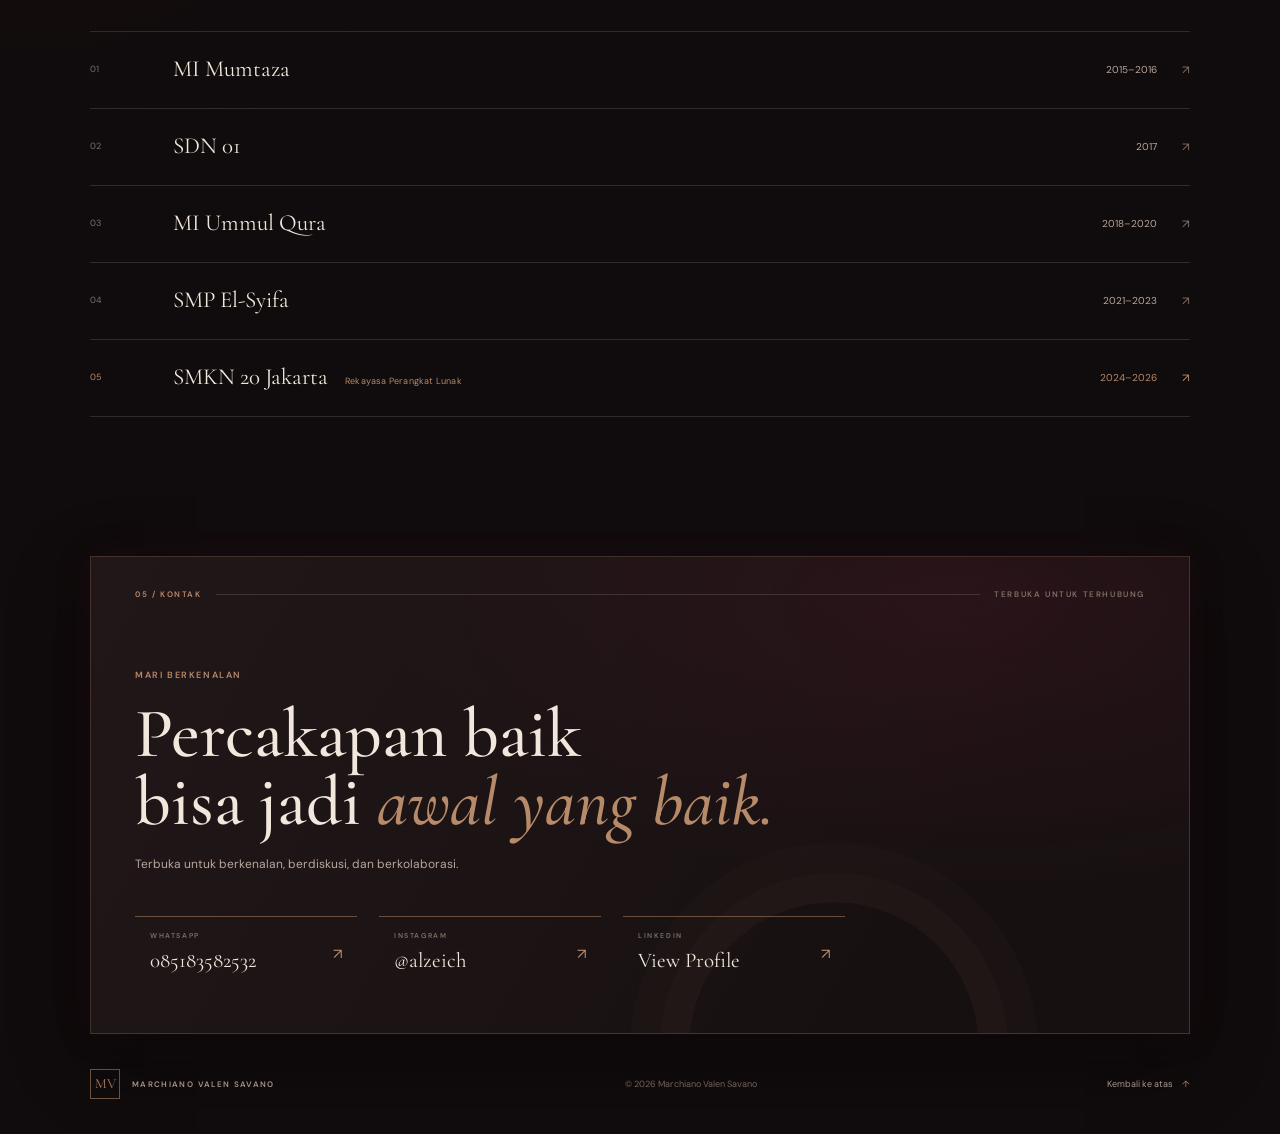
==== commit 40eccf8e: "LinkedIn contanct" ====
--- a/index.html
+++ b/index.html
@@ -139,6 +139,7 @@
       <div class="contact-links reveal">
         <a class="contact-link" href="https://wa.me/6285183582532" target="_blank" rel="noopener noreferrer"><span class="contact-link-label">WHATSAPP</span><span class="contact-link-value">085183582532</span><span class="contact-link-arrow" aria-hidden="true">↗</span></a>
         <a class="contact-link" href="https://instagram.com/alzeich" target="_blank" rel="noopener noreferrer"><span class="contact-link-label">INSTAGRAM</span><span class="contact-link-value">@alzeich</span><span class="contact-link-arrow" aria-hidden="true">↗</span></a>
+        <a class="contact-link" href="https://www.linkedin.com/in/marchiano-valen-savano-a18768356" target="_blank" rel="noopener noreferrer"><span class="contact-link-label">LINKEDIN</span><span class="contact-link-value">View Profile</span><span class="contact-link-arrow" aria-hidden="true">↗</span></a>
       </div>
     </section>
   </main>
--- a/style.css
+++ b/style.css
@@ -160,7 +160,7 @@
 .contact-content { position: relative; z-index: 1; padding: 67px 0 42px; }
 .contact-content h2 { margin-bottom: 17px; font-size: clamp(43px, 6vw, 70px); }
 .contact-content > p:last-child { margin-bottom: 0; color: var(--muted); font-size: 12px; }
-.contact-links { position: relative; z-index: 1; display: grid; grid-template-columns: 1fr 1fr; gap: 22px; max-width: 710px; }
+.contact-links { position: relative; z-index: 1; display: grid; grid-template-columns: repeat(3, 1fr); gap: 22px; max-width: 710px; }
 .contact-link { min-height: 75px; display: grid; grid-template-columns: 1fr auto; align-items: center; padding: 12px 15px; border-top: 1px solid rgba(183, 138, 105, .5); transition: background .2s ease, padding .2s ease; }
 .contact-link:hover { padding-inline: 20px; background: rgba(109, 31, 53, .12); }
 .contact-link-label { grid-column: 1; color: var(--dim); font-size: 7px; }
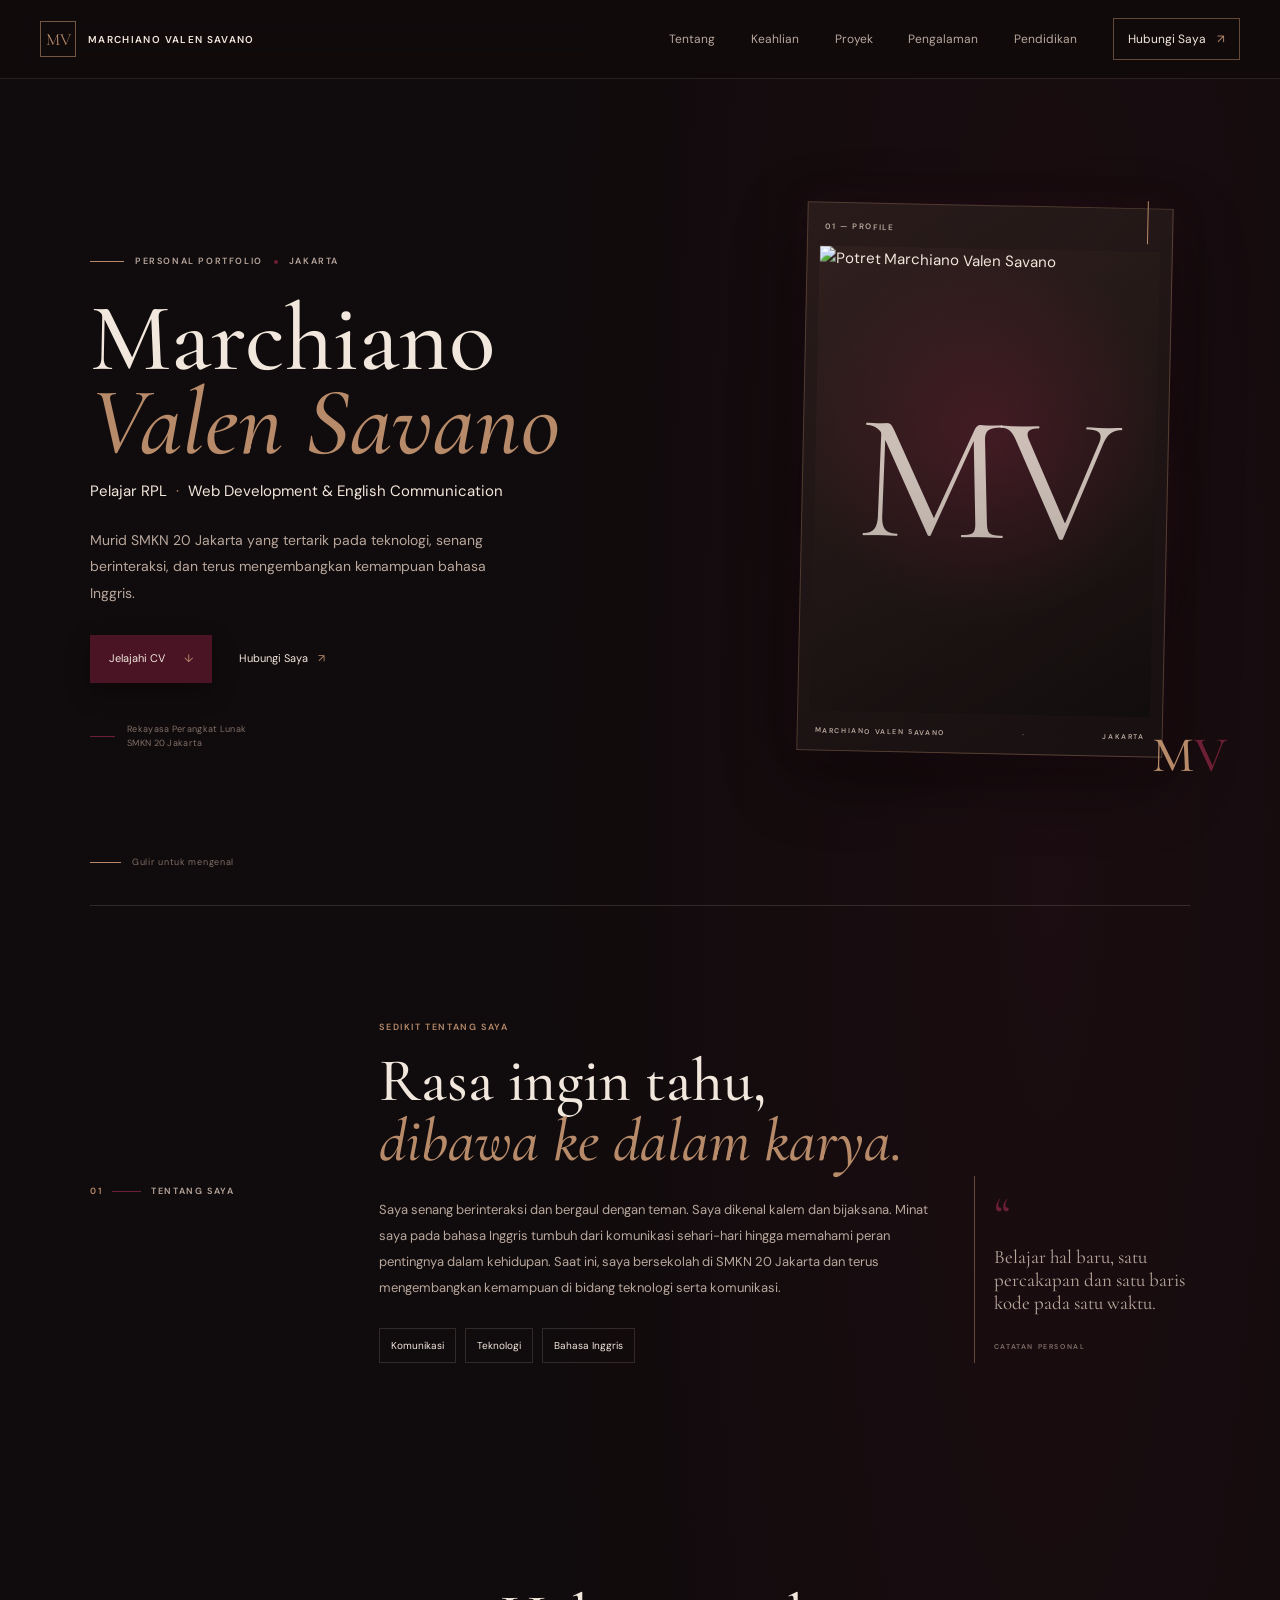
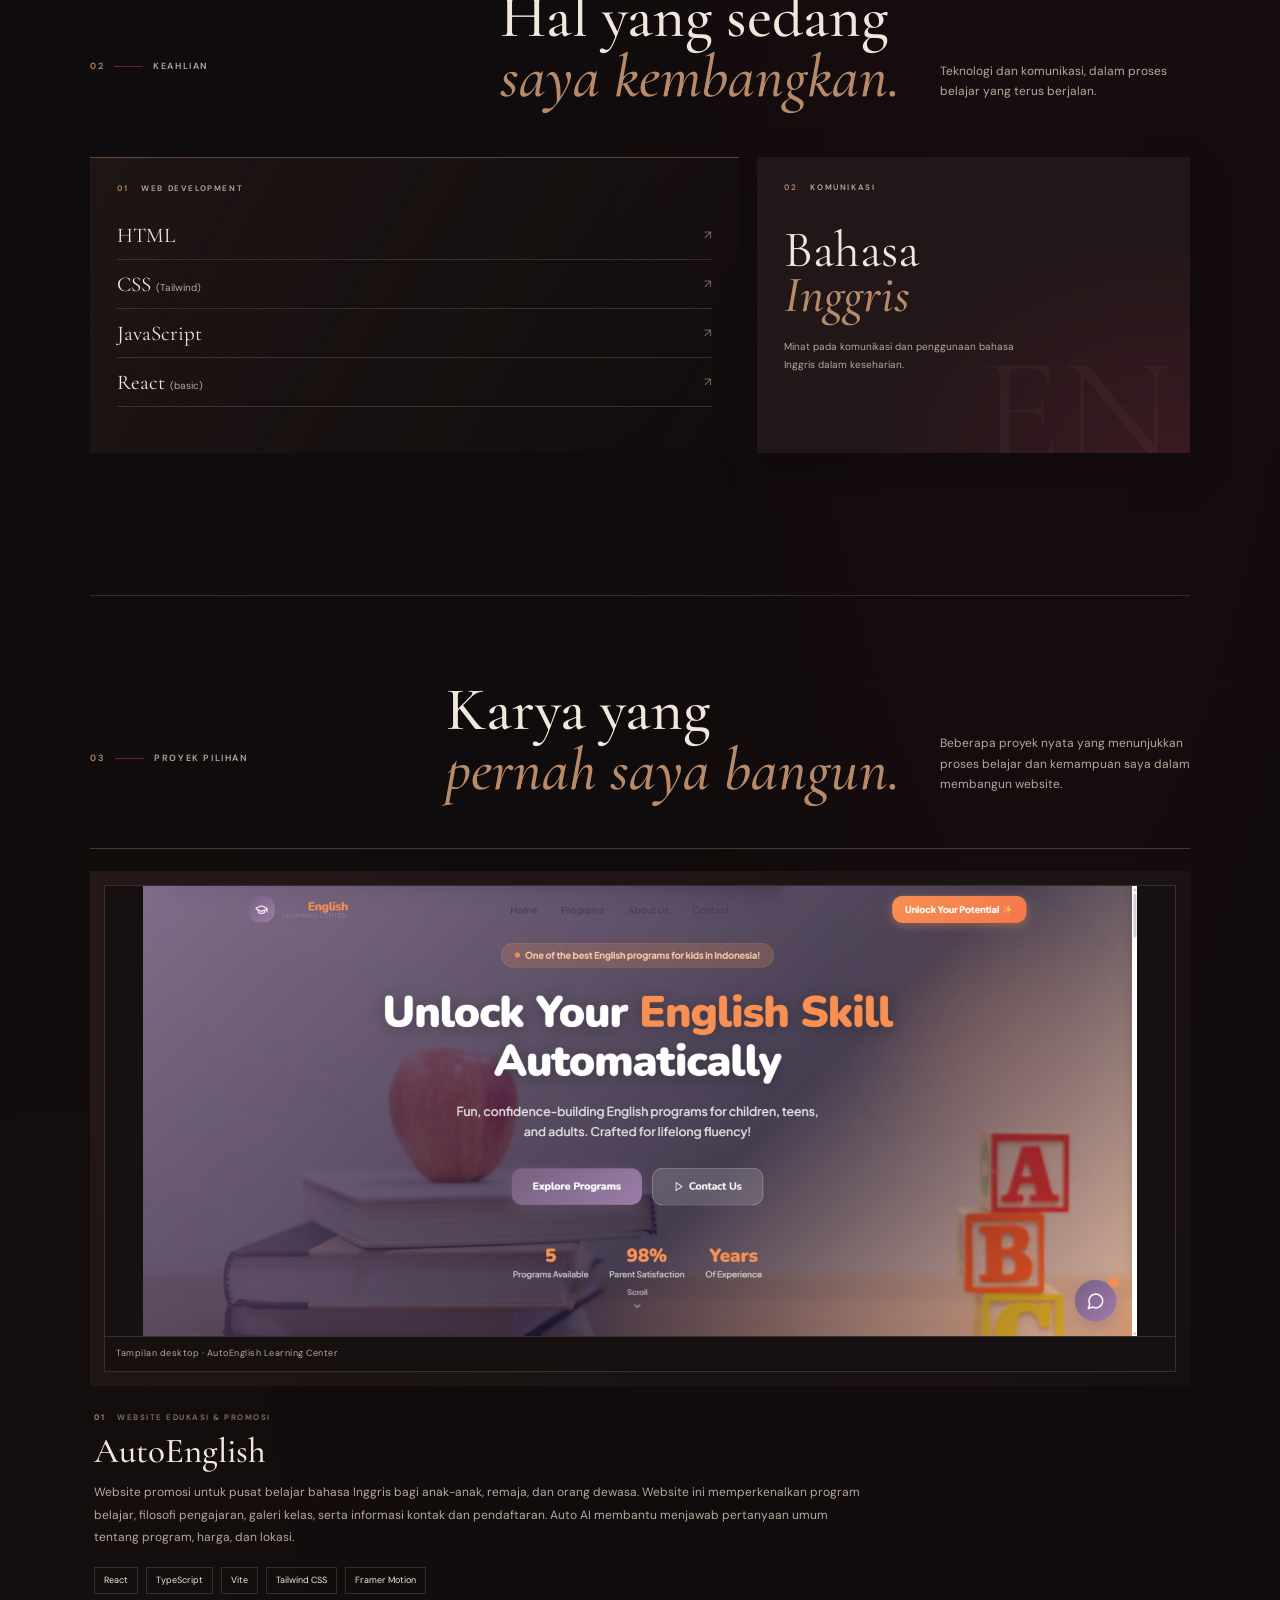
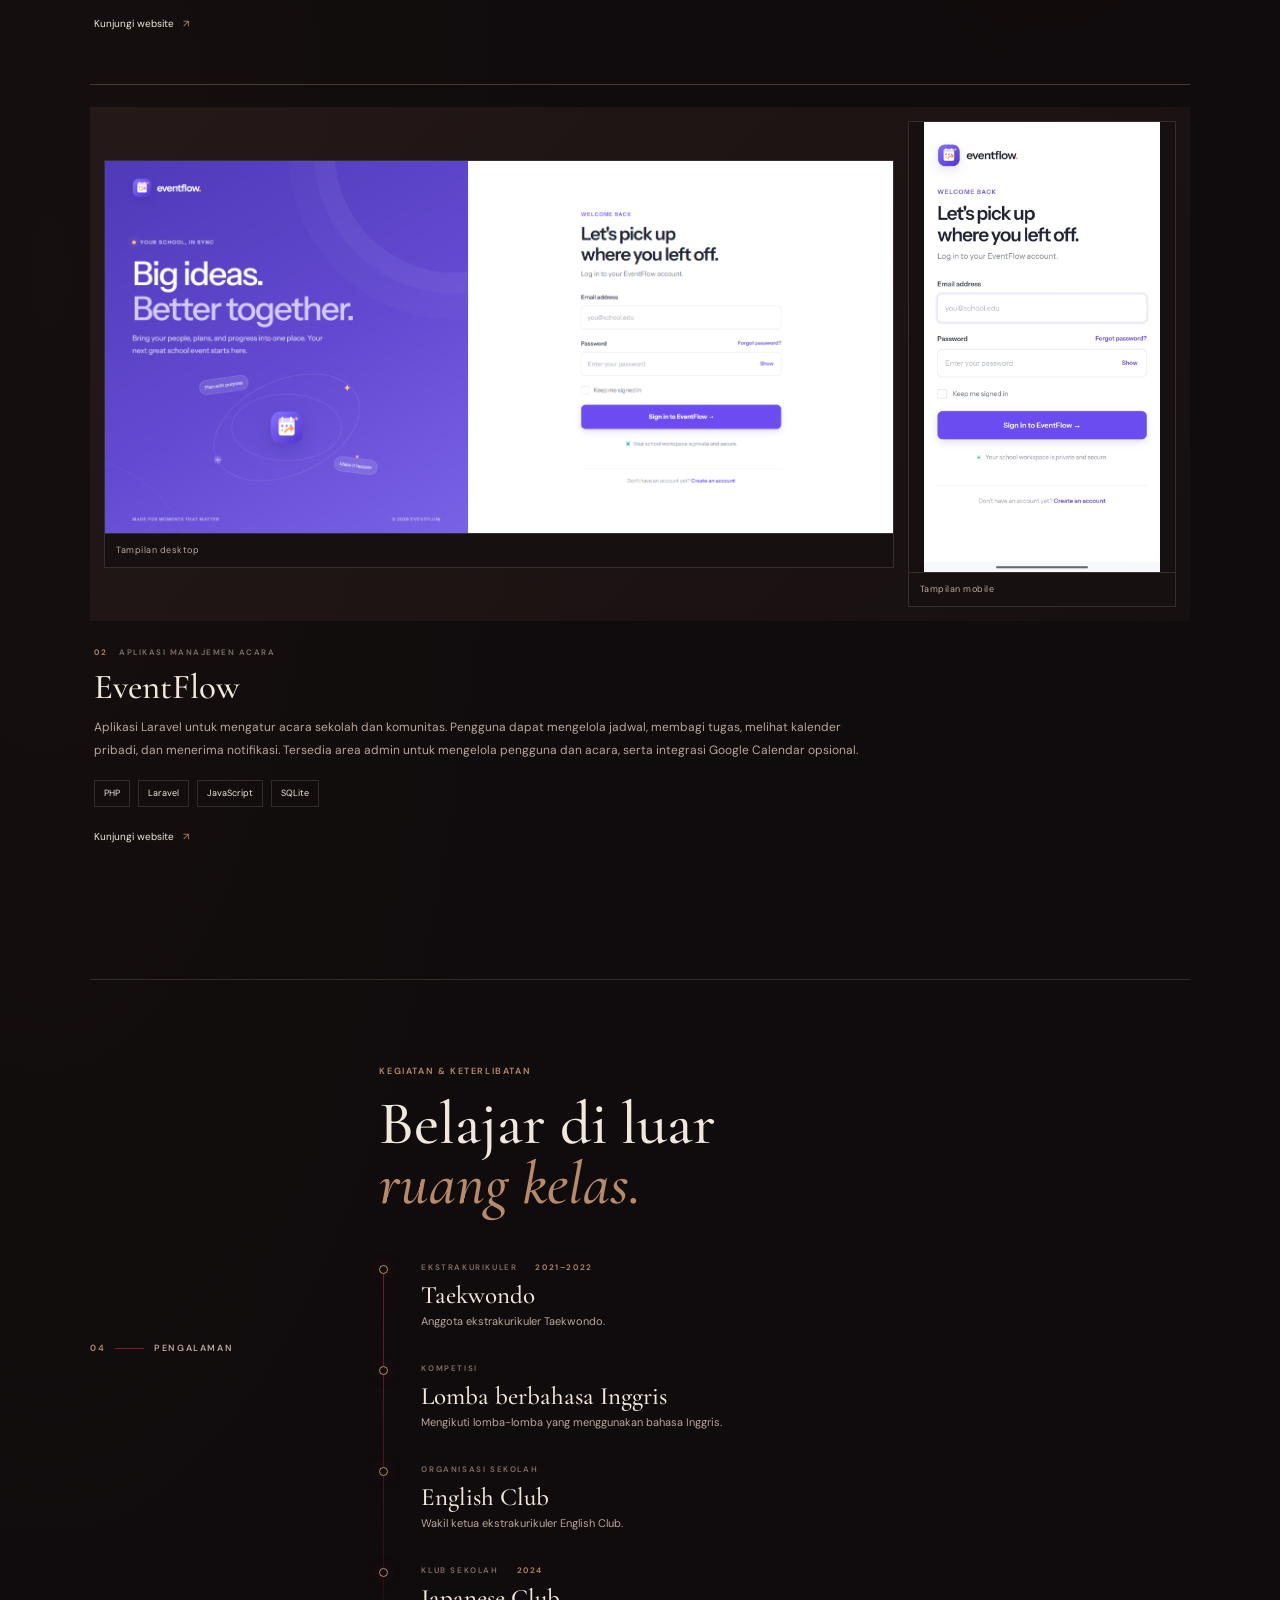
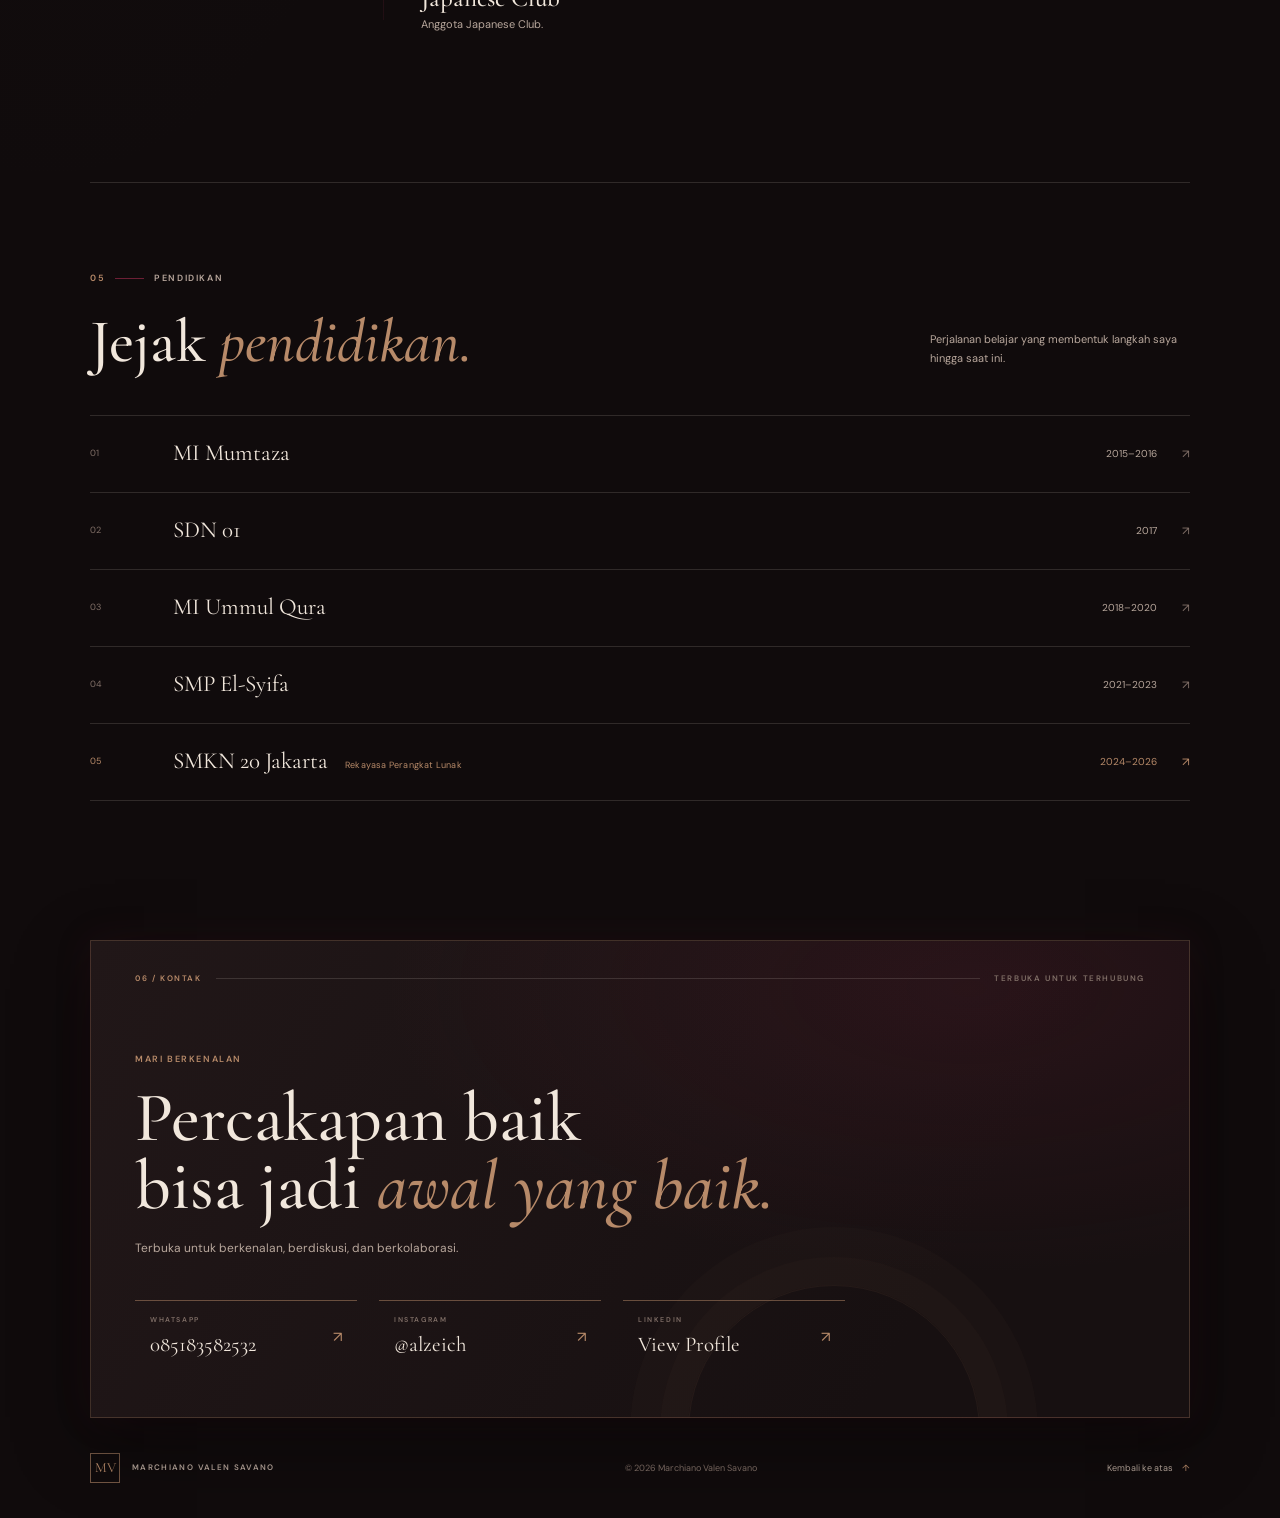
==== commit 622562ab: "Add portfolio projects and README" ====
--- a/index.html
+++ b/index.html
@@ -26,6 +26,7 @@
       <div class="nav-menu" id="primary-menu">
         <a href="#tentang">Tentang</a>
         <a href="#keahlian">Keahlian</a>
+        <a href="#proyek">Proyek</a>
         <a href="#pengalaman">Pengalaman</a>
         <a href="#pendidikan">Pendidikan</a>
         <a class="nav-contact" href="#kontak">Hubungi Saya <span aria-hidden="true">↗</span></a>
@@ -102,8 +103,62 @@
       </div>
     </section>
 
+    <section class="projects section-wrap" id="proyek" aria-labelledby="projects-title">
+      <div class="section-heading reveal">
+        <div class="section-label"><span>03</span><span class="label-rule"></span><span>Proyek pilihan</span></div>
+        <div class="heading-row"><h2 id="projects-title">Karya yang<br /><em>pernah saya bangun.</em></h2><p>Beberapa proyek nyata yang menunjukkan proses belajar dan kemampuan saya dalam membangun website.</p></div>
+      </div>
+      <div class="project-list">
+        <article class="project-card reveal">
+          <div class="project-gallery">
+            <figure class="project-shot autoenglish-shot">
+              <a href="https://auto-english.vercel.app/" target="_blank" rel="noopener noreferrer" aria-label="Lihat website AutoEnglish">
+                <img src="assets/autoenglish.png" alt="Tampilan halaman utama website AutoEnglish Learning Center" loading="lazy" />
+              </a>
+              <figcaption>Tampilan desktop · AutoEnglish Learning Center</figcaption>
+            </figure>
+          </div>
+          <div class="project-copy">
+            <p class="project-meta"><span>01</span> WEBSITE EDUKASI &amp; PROMOSI</p>
+            <h3>AutoEnglish</h3>
+            <p>Website promosi untuk pusat belajar bahasa Inggris bagi anak-anak, remaja, dan orang dewasa. Website ini memperkenalkan program belajar, filosofi pengajaran, galeri kelas, serta informasi kontak dan pendaftaran. Auto AI membantu menjawab pertanyaan umum tentang program, harga, dan lokasi.</p>
+            <ul class="project-tech" aria-label="Teknologi AutoEnglish">
+              <li>React</li><li>TypeScript</li><li>Vite</li><li>Tailwind CSS</li><li>Framer Motion</li>
+            </ul>
+            <a class="project-link" href="https://auto-english.vercel.app/" target="_blank" rel="noopener noreferrer">Kunjungi website <span aria-hidden="true">↗</span></a>
+          </div>
+        </article>
+
+        <article class="project-card reveal">
+          <div class="project-gallery eventflow-gallery">
+            <figure class="project-shot">
+              <a href="https://eventflow-production-8428.up.railway.app/" target="_blank" rel="noopener noreferrer" aria-label="Lihat EventFlow versi desktop">
+                <img src="assets/eventflow-desktop.png" alt="Tampilan desktop halaman masuk aplikasi EventFlow" loading="lazy" />
+              </a>
+              <figcaption>Tampilan desktop</figcaption>
+            </figure>
+            <figure class="project-shot">
+              <a href="https://eventflow-production-8428.up.railway.app/" target="_blank" rel="noopener noreferrer" aria-label="Lihat EventFlow versi mobile">
+                <img src="assets/eventflow-mobile.png" alt="Tampilan mobile halaman masuk aplikasi EventFlow" loading="lazy" />
+              </a>
+              <figcaption>Tampilan mobile</figcaption>
+            </figure>
+          </div>
+          <div class="project-copy">
+            <p class="project-meta"><span>02</span> APLIKASI MANAJEMEN ACARA</p>
+            <h3>EventFlow</h3>
+            <p>Aplikasi Laravel untuk mengatur acara sekolah dan komunitas. Pengguna dapat mengelola jadwal, membagi tugas, melihat kalender pribadi, dan menerima notifikasi. Tersedia area admin untuk mengelola pengguna dan acara, serta integrasi Google Calendar opsional.</p>
+            <ul class="project-tech" aria-label="Teknologi EventFlow">
+              <li>PHP</li><li>Laravel</li><li>JavaScript</li><li>SQLite</li>
+            </ul>
+            <a class="project-link" href="https://eventflow-production-8428.up.railway.app/" target="_blank" rel="noopener noreferrer">Kunjungi website <span aria-hidden="true">↗</span></a>
+          </div>
+        </article>
+      </div>
+    </section>
+
     <section class="experience section-wrap section-grid" id="pengalaman" aria-labelledby="experience-title">
-      <div class="section-label reveal"><span>03</span><span class="label-rule"></span><span>Pengalaman</span></div>
+      <div class="section-label reveal"><span>04</span><span class="label-rule"></span><span>Pengalaman</span></div>
       <div class="experience-main">
         <div class="section-heading reveal"><p class="kicker">Kegiatan &amp; keterlibatan</p><h2 id="experience-title">Belajar di luar<br /><em>ruang kelas.</em></h2></div>
         <ol class="timeline">
@@ -117,7 +172,7 @@
 
     <section class="education section-wrap" id="pendidikan" aria-labelledby="education-title">
       <div class="education-top reveal">
-        <div><div class="section-label"><span>04</span><span class="label-rule"></span><span>Pendidikan</span></div><h2 id="education-title">Jejak <em>pendidikan.</em></h2></div>
+        <div><div class="section-label"><span>05</span><span class="label-rule"></span><span>Pendidikan</span></div><h2 id="education-title">Jejak <em>pendidikan.</em></h2></div>
         <p>Perjalanan belajar yang membentuk langkah saya hingga saat ini.</p>
       </div>
       <ol class="education-list">
@@ -130,7 +185,7 @@
     </section>
 
     <section class="contact section-wrap" id="kontak" aria-labelledby="contact-title">
-      <div class="contact-topline reveal"><span>05 / KONTAK</span><span class="contact-line"></span><span>TERBUKA UNTUK TERHUBUNG</span></div>
+      <div class="contact-topline reveal"><span>06 / KONTAK</span><span class="contact-line"></span><span>TERBUKA UNTUK TERHUBUNG</span></div>
       <div class="contact-content reveal">
         <p class="kicker">Mari berkenalan</p>
         <h2 id="contact-title">Percakapan baik<br />bisa jadi <em>awal yang baik.</em></h2>
--- a/style.css
+++ b/style.css
@@ -123,6 +123,26 @@
 .language-word { position: relative; z-index: 1; margin-top: 34px; font-family: var(--serif); font-size: clamp(36px, 4vw, 52px); line-height: .87; }
 .language-caption { position: relative; z-index: 1; max-width: 230px; margin: 20px 0 0; color: var(--muted); font-size: 10px; line-height: 1.8; }
 .language-mark { position: absolute; right: 17px; bottom: -36px; color: rgba(241, 231, 220, .035); font-family: var(--serif); font-size: 153px; line-height: 1; }
+.projects { padding-top: 85px; padding-bottom: 130px; border-top: 1px solid var(--line); }
+.project-list { display: grid; gap: 48px; margin-top: 48px; }
+.project-card { padding-top: 22px; border-top: 1px solid rgba(183, 138, 105, .35); }
+.project-gallery { display: grid; grid-template-columns: minmax(0, 1fr); align-items: center; gap: 14px; padding: 14px; background: linear-gradient(135deg, rgba(42, 28, 27, .78), rgba(23, 16, 17, .9)); }
+.eventflow-gallery { grid-template-columns: minmax(0, 1fr) minmax(150px, .34fr); }
+.project-shot { min-width: 0; margin: 0; overflow: hidden; border: 1px solid var(--line); background: #171011; }
+.project-shot a { display: block; overflow: hidden; }
+.project-shot img { display: block; width: 100%; max-height: 450px; height: auto; margin-inline: auto; object-fit: contain; transition: transform .35s ease; }
+.project-shot a:hover img { transform: scale(1.015); }
+.project-shot figcaption { padding: 9px 11px; border-top: 1px solid var(--line); color: var(--muted); font-size: 9px; letter-spacing: .5px; }
+.project-copy { padding: 25px 4px 0; }
+.project-meta { display: flex; align-items: center; gap: 12px; margin-bottom: 8px; color: var(--dim); font-size: 8px; font-weight: 600; letter-spacing: 1.5px; }
+.project-meta span { color: var(--brass); }
+.project-copy h3 { margin-bottom: 10px; font-family: var(--serif); font-size: 35px; font-weight: 500; line-height: 1.1; }
+.project-copy > p:not(.project-meta) { max-width: 780px; margin-bottom: 18px; color: var(--muted); font-size: 12px; line-height: 1.9; }
+.project-tech { display: flex; flex-wrap: wrap; gap: 8px; margin: 0; padding: 0; list-style: none; }
+.project-tech li { padding: 5px 9px; border: 1px solid var(--line); color: var(--ivory); font-size: 9px; }
+.project-link { display: inline-flex; align-items: center; gap: 9px; margin-top: 21px; color: var(--ivory); font-size: 10px; }
+.project-link span { color: var(--brass); transition: transform .2s ease; }
+.project-link:hover span { transform: translate(2px, -2px); }
 .experience { padding-top: 84px; padding-bottom: 148px; border-top: 1px solid var(--line); }
 .experience-main { grid-column: 2 / 4; }
 .experience-main .section-heading { display: block; }
@@ -200,6 +220,8 @@
   .hero-monogram { right: -21px; font-size: 42px; }
   .section-grid { grid-template-columns: 1fr 2.25fr; gap: 28px; }
   .about-aside { grid-column: 2; max-width: 280px; margin-top: 19px; }
+  .projects { padding-top: 70px; padding-bottom: 100px; }
+  .eventflow-gallery { grid-template-columns: minmax(0, 1fr) minmax(120px, .36fr); }
   .experience-main { grid-column: 2; }
   .heading-row { align-items: flex-start; flex-direction: column; gap: 17px; }
   .heading-row > p { max-width: 360px; }
@@ -228,6 +250,14 @@
   .about-content h2, .section-heading h2, .education-top h2 { font-size: 46px; }
   .about-aside { margin-left: 20px; }
   .skills { padding-top: 66px; padding-bottom: 100px; }
+  .projects { padding-top: 62px; padding-bottom: 88px; }
+  .project-list { gap: 38px; margin-top: 34px; }
+  .project-card { padding-top: 16px; }
+  .project-gallery { gap: 8px; padding: 8px; }
+  .eventflow-gallery { grid-template-columns: minmax(0, 1fr) minmax(80px, .42fr); }
+  .project-copy { padding-top: 20px; }
+  .project-copy h3 { font-size: 31px; }
+  .project-shot figcaption { padding: 7px; font-size: 8px; }
   .section-heading { display: block; }
   .skills-layout { grid-template-columns: 1fr; margin-top: 34px; }
   .skill-group { padding-inline: 18px; }
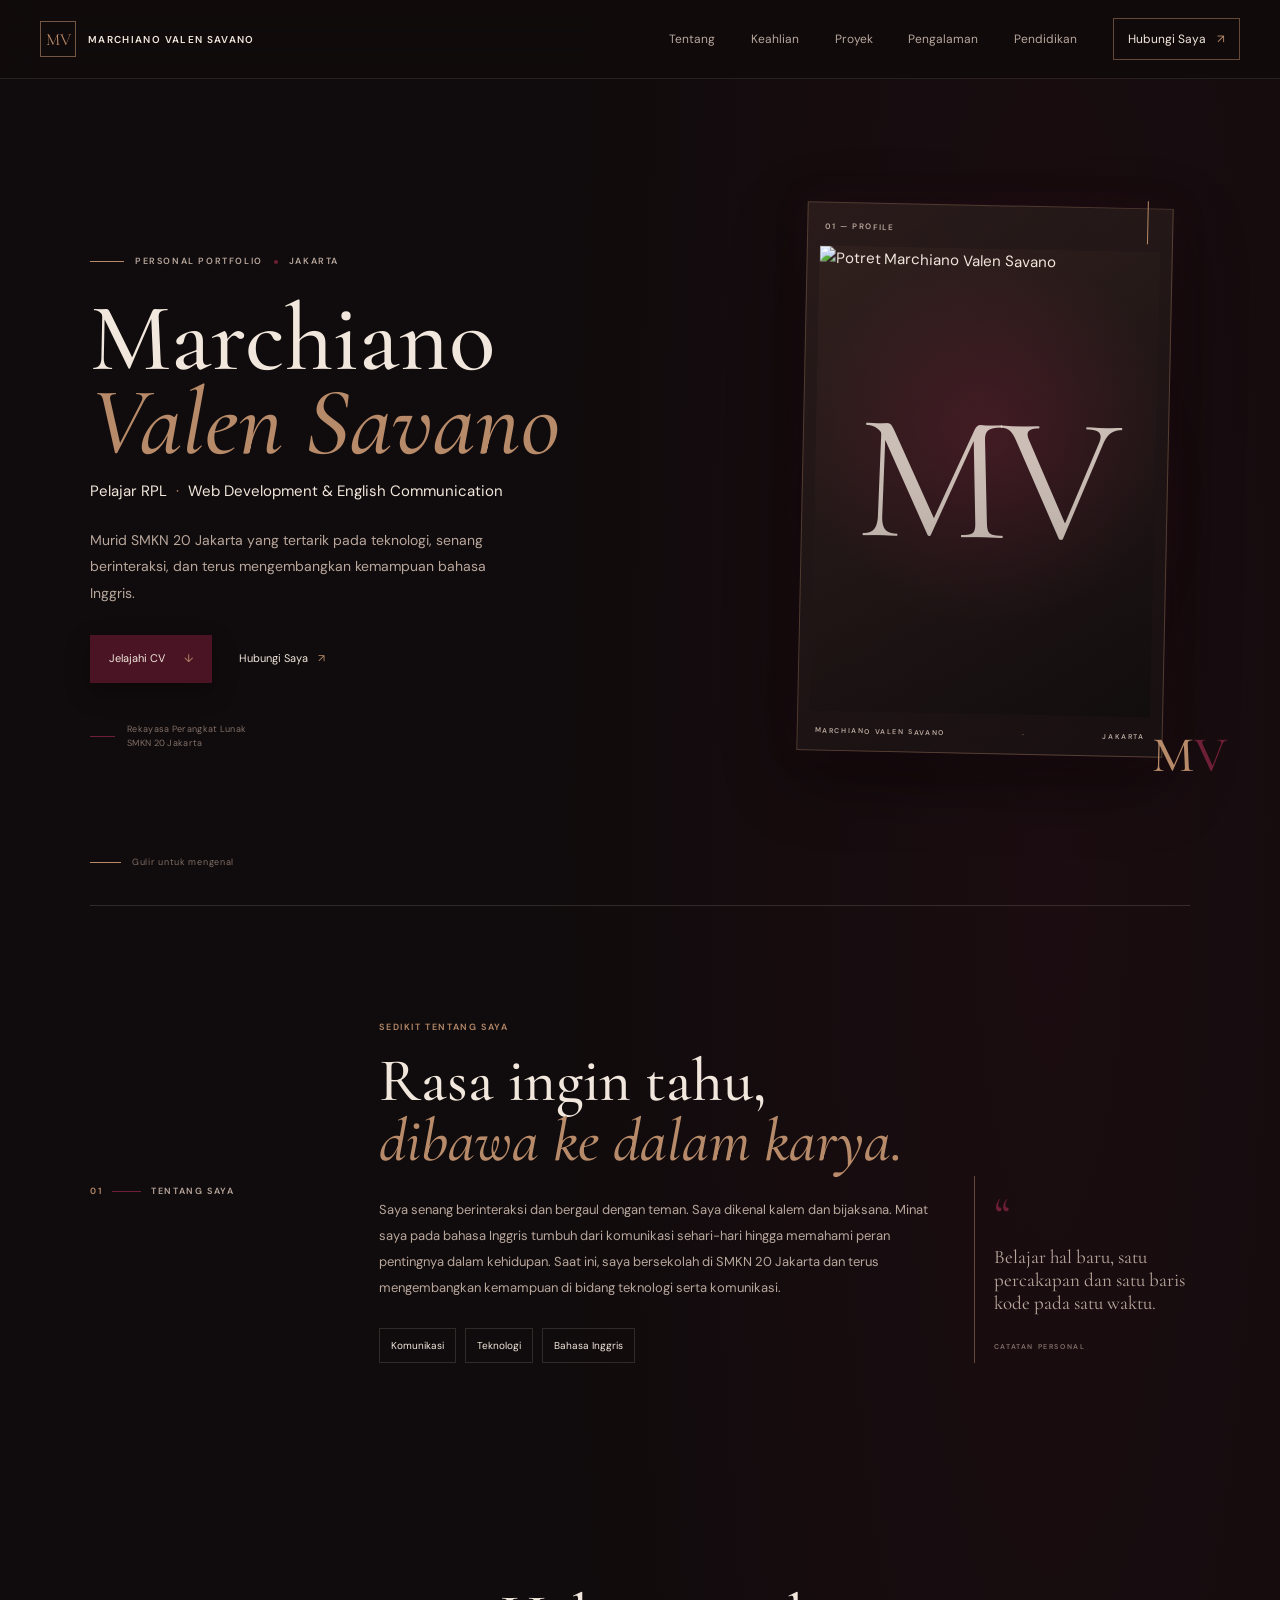
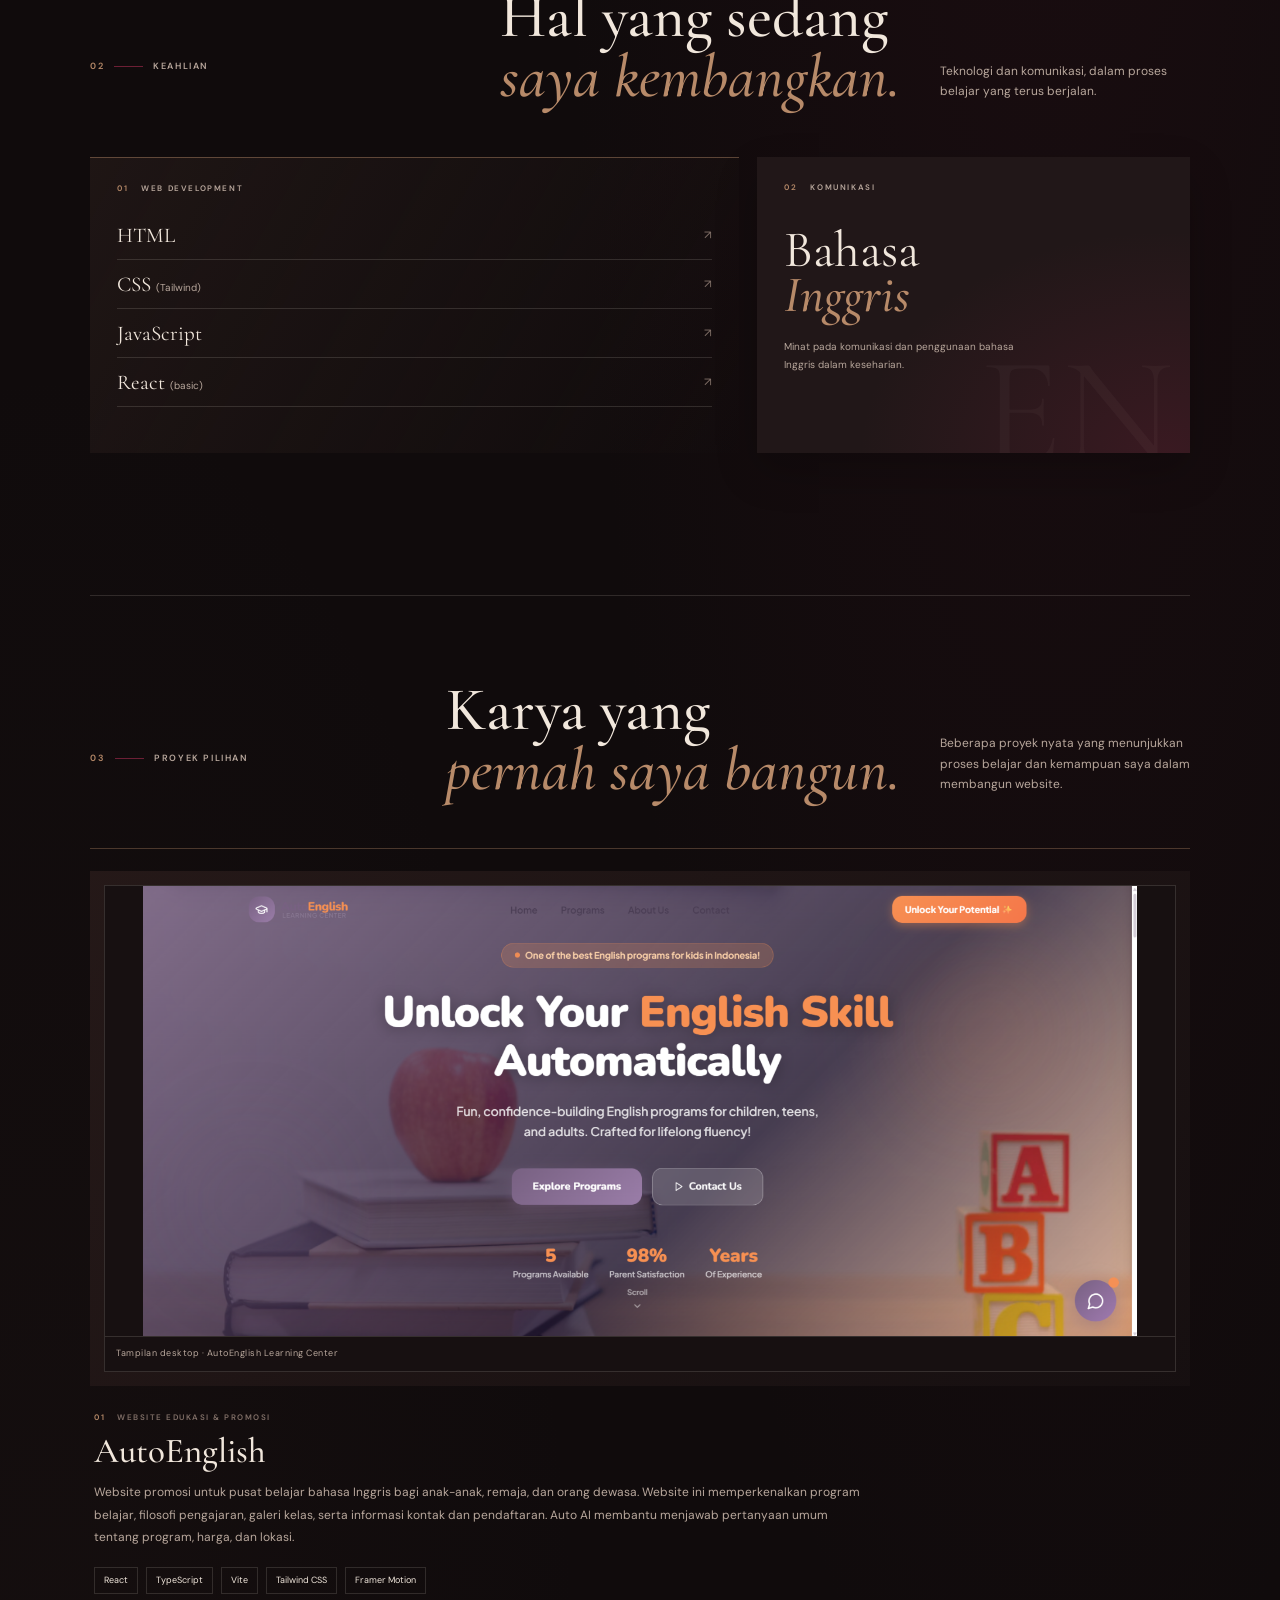
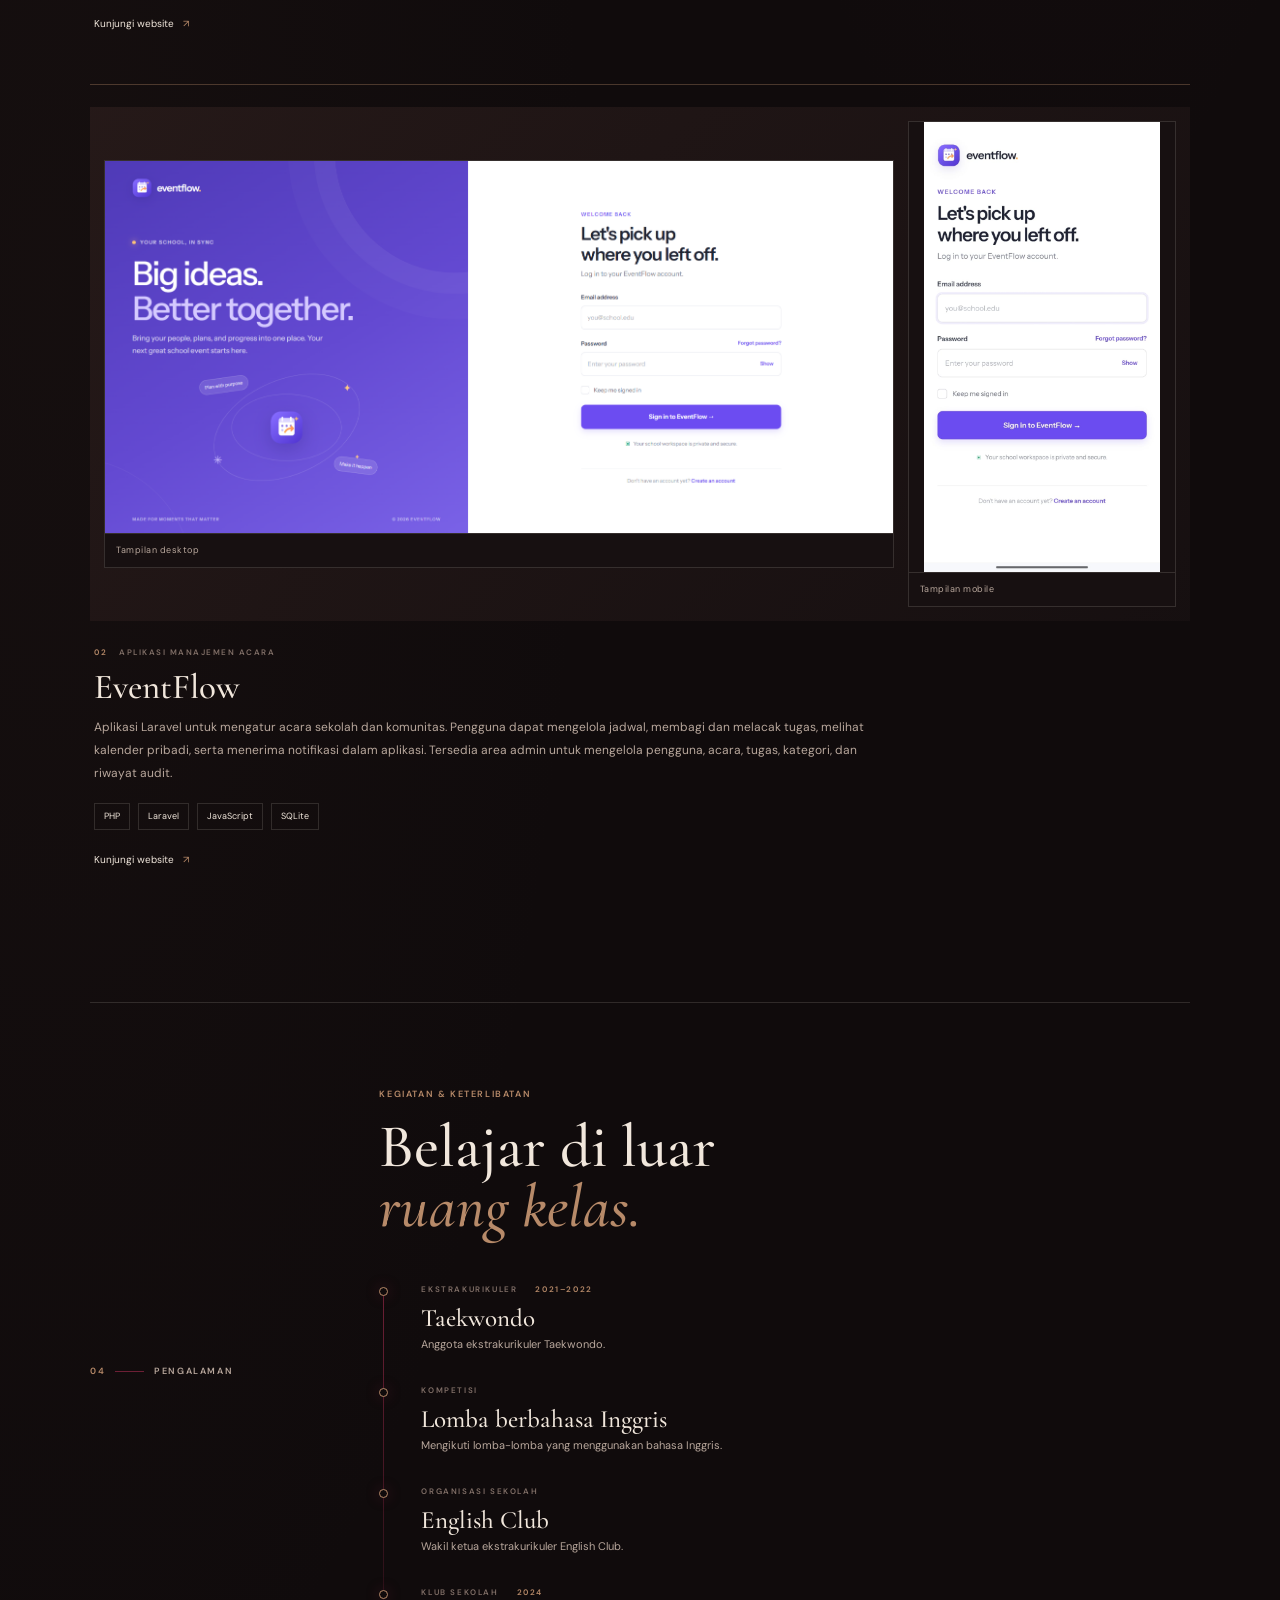
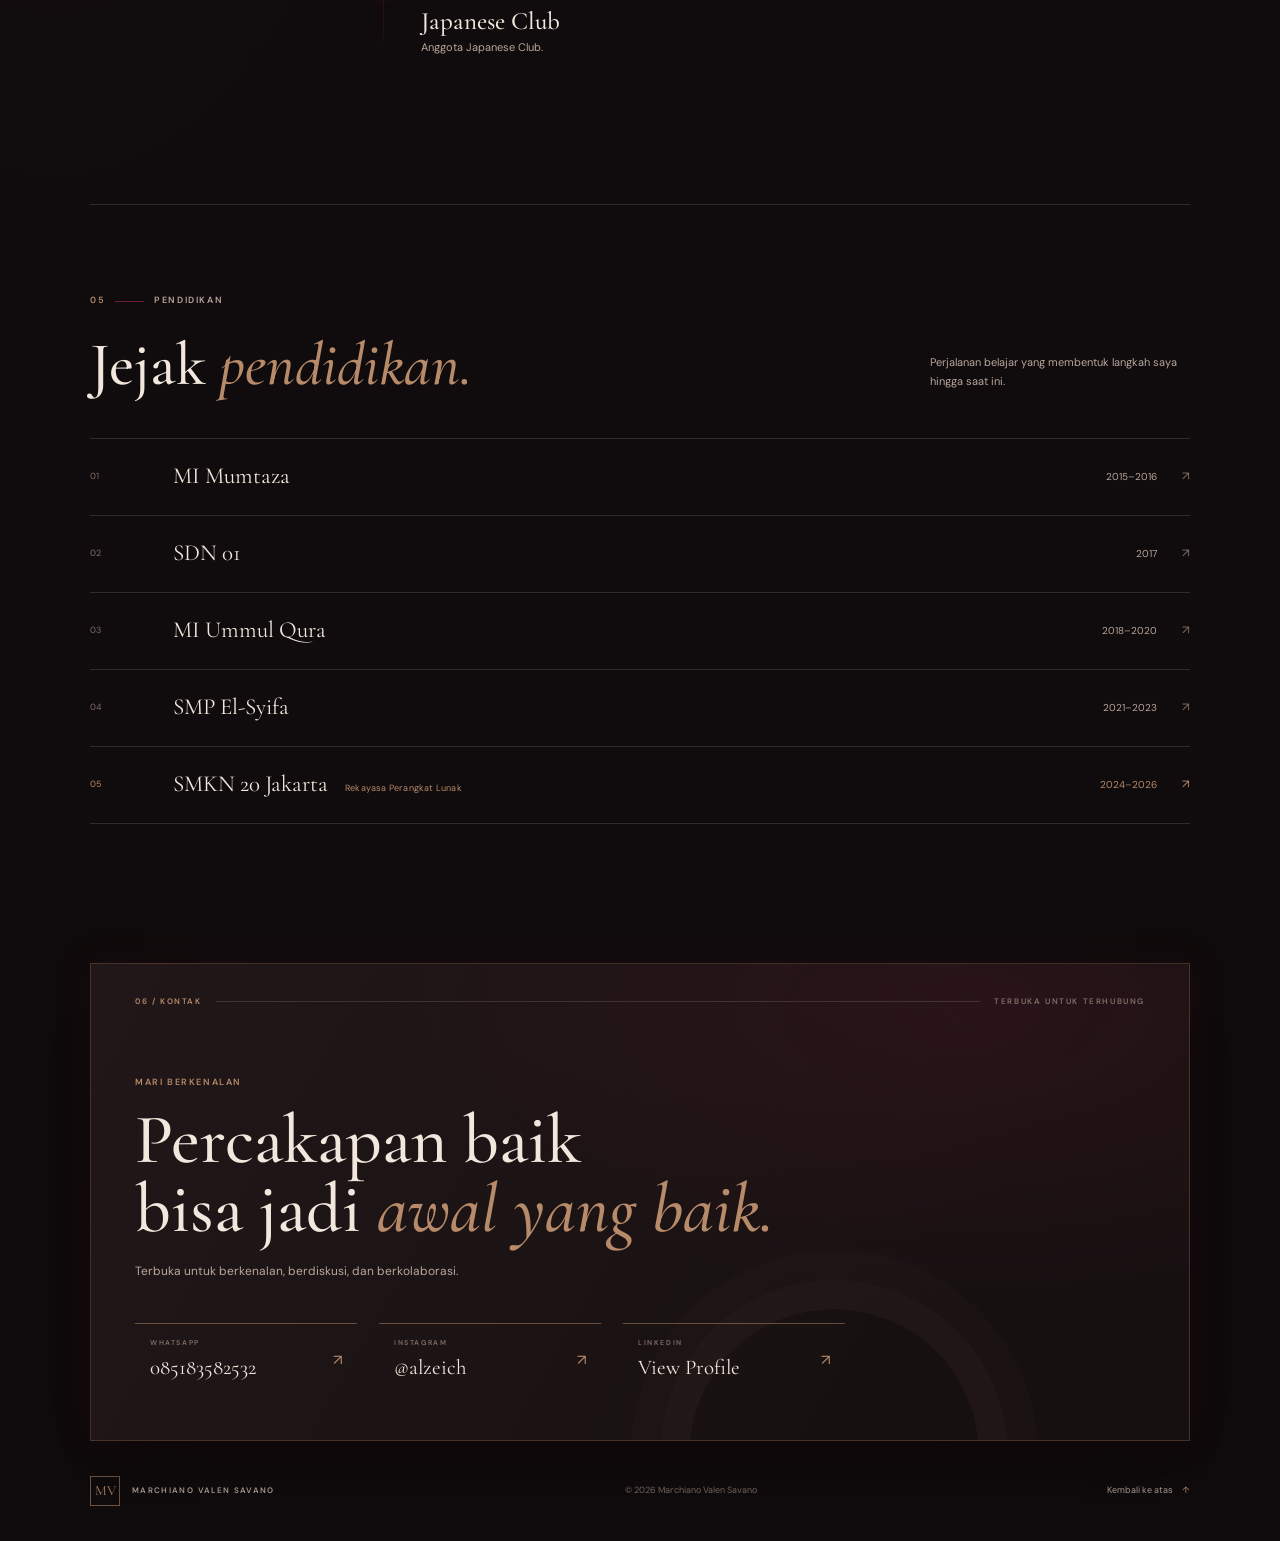
==== commit 1c70e194: "Update EventFlow project description" ====
--- a/index.html
+++ b/index.html
@@ -147,7 +147,7 @@
           <div class="project-copy">
             <p class="project-meta"><span>02</span> APLIKASI MANAJEMEN ACARA</p>
             <h3>EventFlow</h3>
-            <p>Aplikasi Laravel untuk mengatur acara sekolah dan komunitas. Pengguna dapat mengelola jadwal, membagi tugas, melihat kalender pribadi, dan menerima notifikasi. Tersedia area admin untuk mengelola pengguna dan acara, serta integrasi Google Calendar opsional.</p>
+            <p>Aplikasi Laravel untuk mengatur acara sekolah dan komunitas. Pengguna dapat mengelola jadwal, membagi dan melacak tugas, melihat kalender pribadi, serta menerima notifikasi dalam aplikasi. Tersedia area admin untuk mengelola pengguna, acara, tugas, kategori, dan riwayat audit.</p>
             <ul class="project-tech" aria-label="Teknologi EventFlow">
               <li>PHP</li><li>Laravel</li><li>JavaScript</li><li>SQLite</li>
             </ul>
